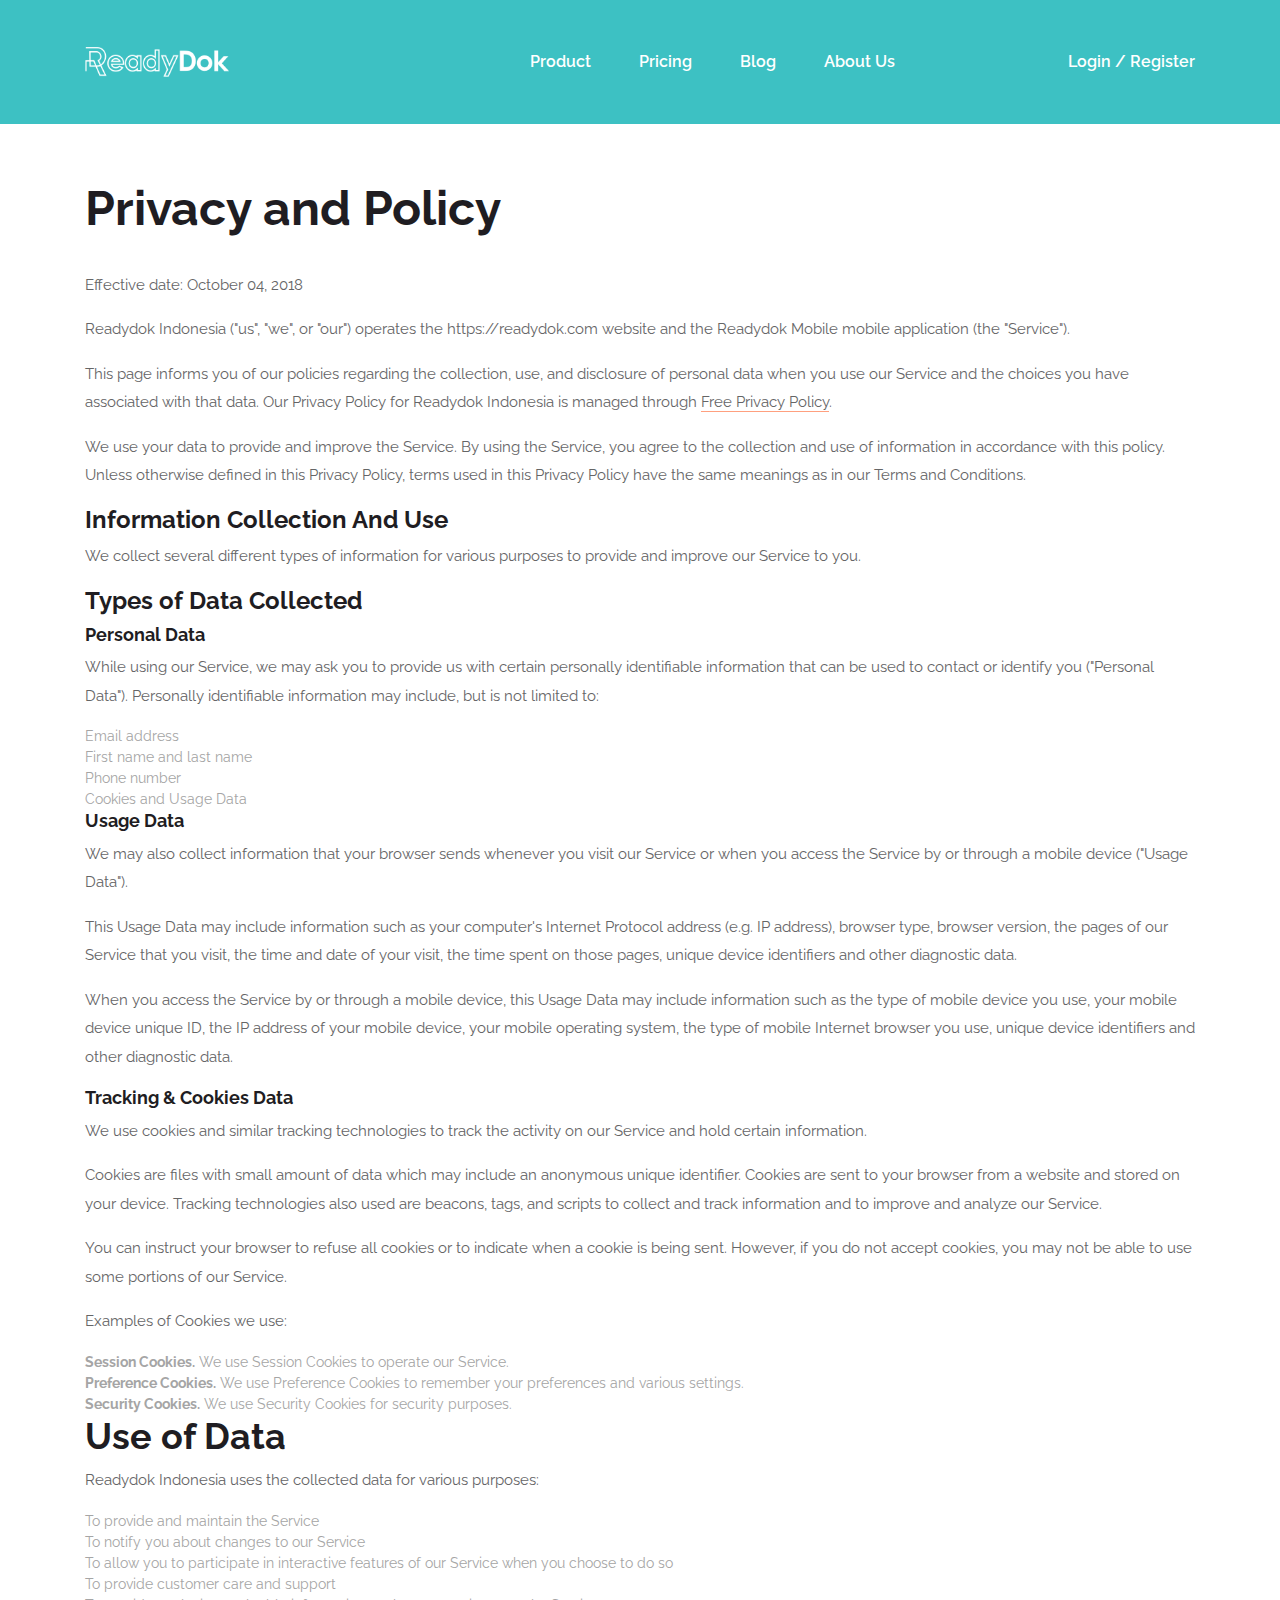
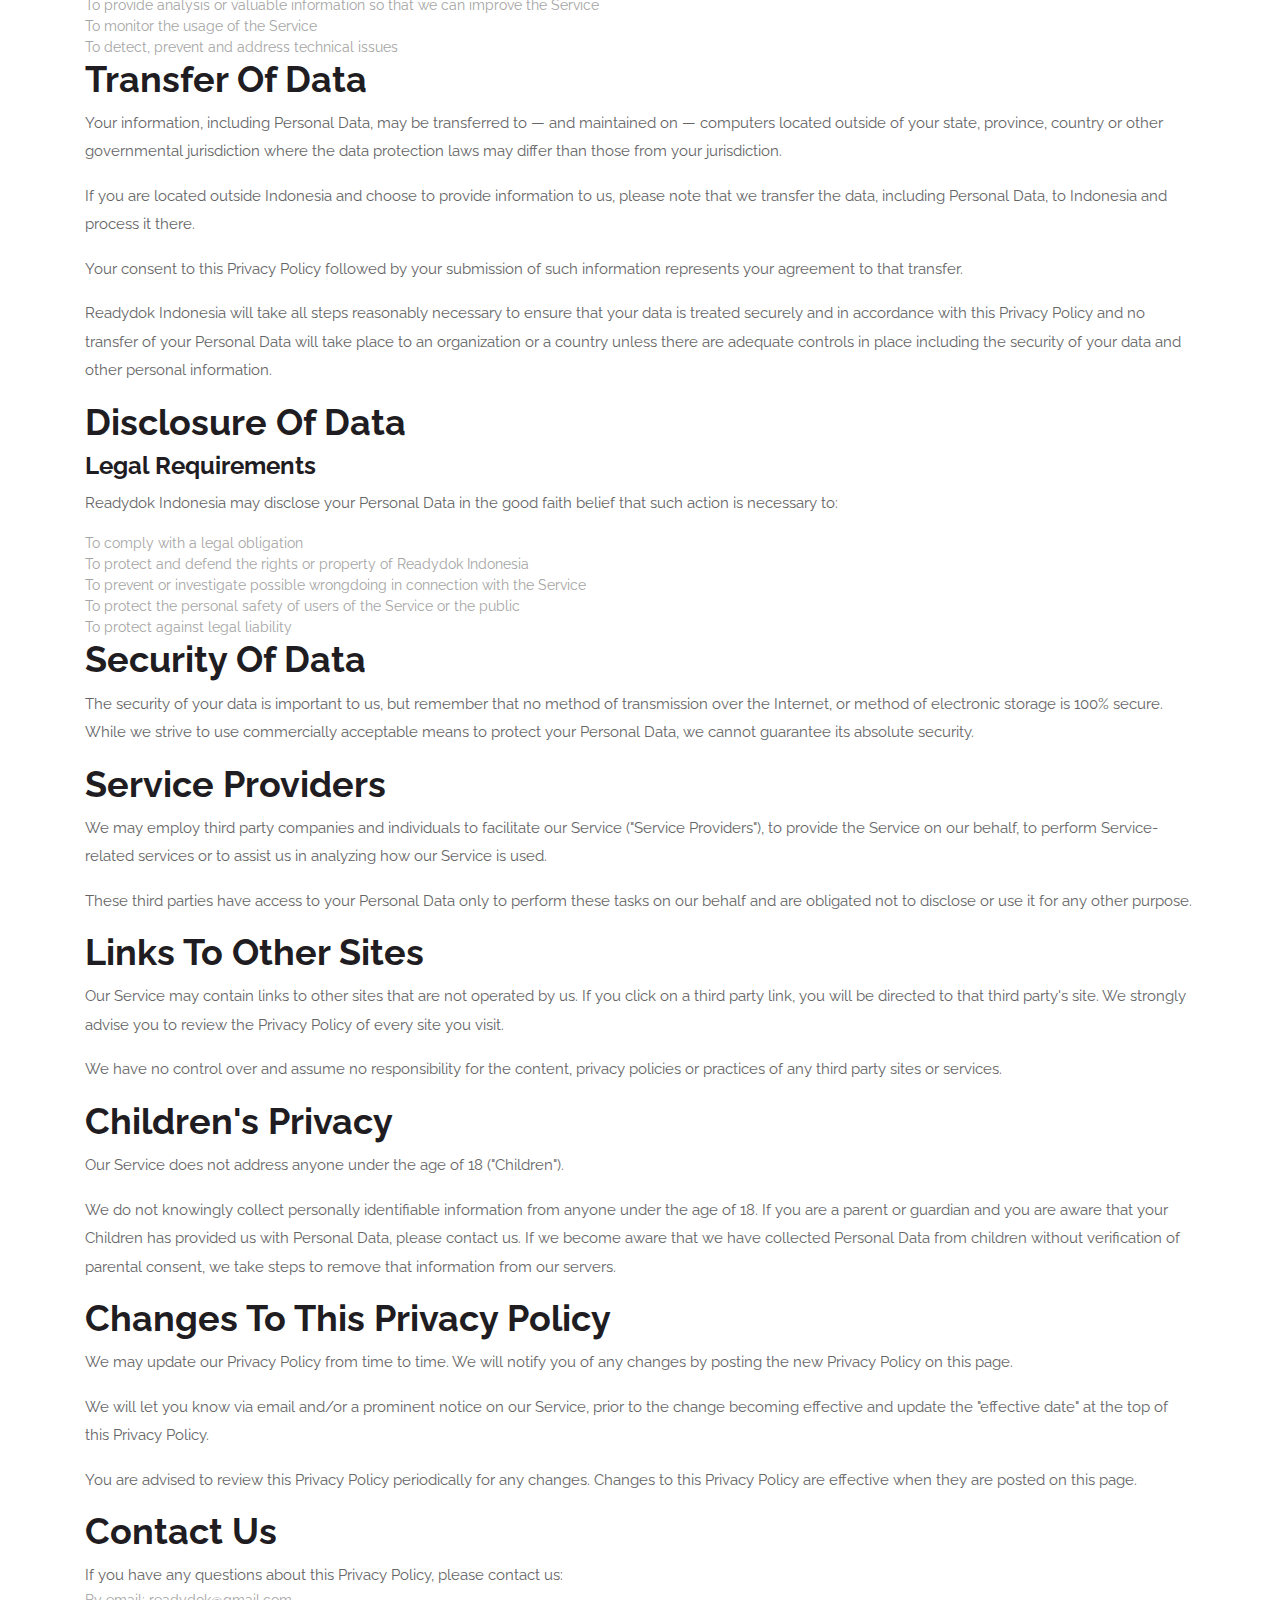
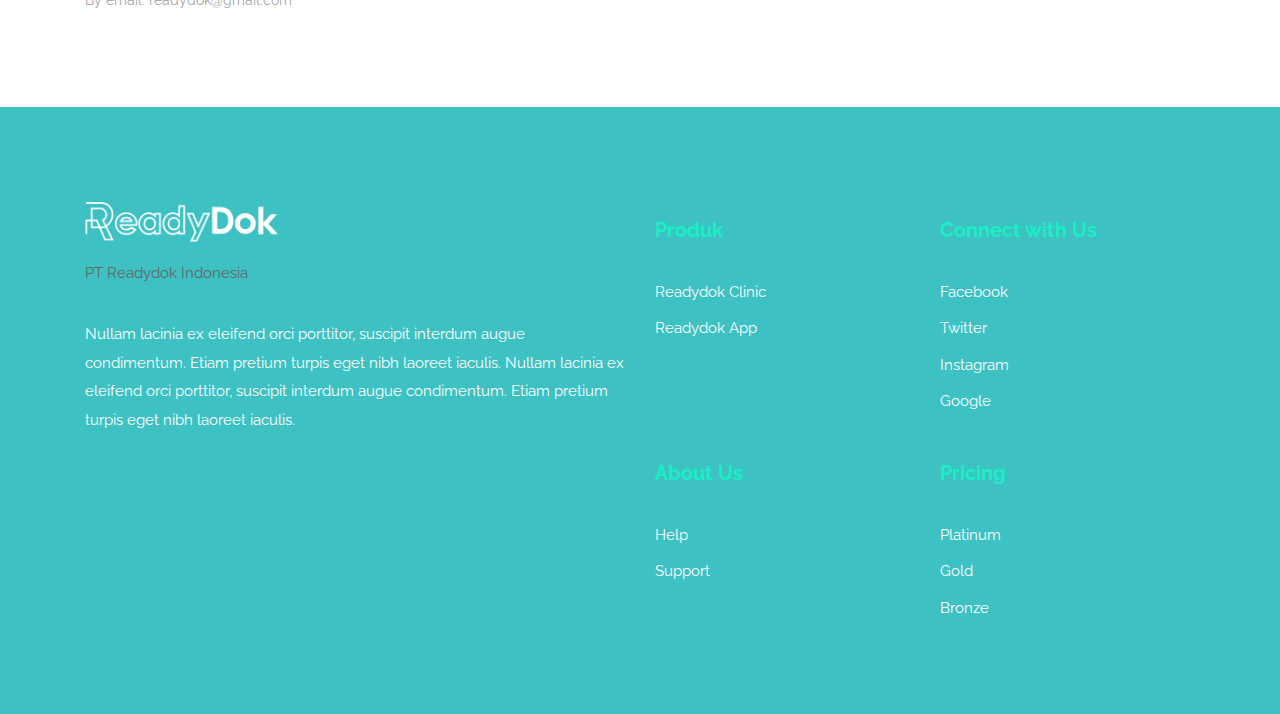
==== pageprivacy.html @ de03bdf3 "update directory" ====
<!DOCTYPE html>
<html lang="en">
<head>
	<title>Readydok - Privacy Policy</title>

	<meta charset="utf-8">
	<meta http-equiv="X-UA-Compatible" content="IE=edge">
	<meta name="viewport" content="width=device-width, initial-scale=1">

	<link rel="stylesheet" type="text/css" href="styles/bootstrap-4.1.2/bootstrap.min.css">
	<link href="plugins/font-awesome-4.7.0/css/font-awesome.min.css" rel="stylesheet" type="text/css">
	<link rel="stylesheet" type="text/css" href="styles/pageprivacy.css">
	<link rel="stylesheet" type="text/css" href="styles/pageprivacy_responsive.css">
</head>
<body>

<div class="super_container">
	
	<!-- Header -->

	<header class="header trans_400">
		<div class="container">
			<div class="row">
				<div class="col">
					<div class="header_content d-flex flex-row align-items-center justify-content-start trans_400">
						<div class="logo"><a href="#"><img src="images/logo.png" alt=""></a></div>
						<nav class="main_nav ml-auto mr-auto">
							<ul class="d-flex flex-row align-items-center justify-content-start">
								<li><a href=".html">Product</a></li>
								<li><a href=".html">Pricing</a></li>
								<li><a href=".html">Blog</a></li>
								<li><a href=".html">About Us</a></li>
							</ul>
						</nav>
						<div class="log_reg">
							<div class="log_reg_content d-flex flex-row align-items-center justify-content-start">
								<div class="login log_reg_text"><a href="#">Login</a></div>
								<div class="register log_reg_text"><a href="#">Register</a></div>
							</div>
						</div>
						<div class="hamburger ml-auto"><i class="fa fa-bars" aria-hidden="true"></i></div>
					</div>
				</div>
			</div>
		</div>
	</header>

	<!-- Menu -->
	
	<div class="menu_overlay trans_400"></div>
	<div class="menu trans_400">
		<div class="menu_close_container"><div class="menu_close"><div></div><div></div></div></div>
		<div class="log_reg">
			<div class="log_reg_content d-flex flex-row align-items-center justify-content-end">
				<div class="login log_reg_text"><a href="#">Login</a></div>
				<div class="register log_reg_text"><a href="#">Register</a></div>
			</div>
		</div>
		<nav class="menu_nav">
			<ul>
				<li><a href=".html">Product</a></li>
				<li><a href=".html">Pricing</a></li>
				<li><a href=".html">Blog</a></li>
				<li><a href=".html">About Us</a></li>
			</ul>
		</nav>
	</div>


	<!-- Contact -->

	<div class="contact">
		<div class="container">
			<div class="row">
				<div class="col contact_col">
					<div class="contact_content">
						<div class="contact_title magic_fade_in"><h1>Privacy and Policy</h1></div>
						<div class="contact_text magic_fade_in">
							<p>Effective date: October 04, 2018</p>
							<p>Readydok Indonesia ("us", "we", or "our") operates the https://readydok.com website and the Readydok Mobile mobile application (the "Service").</p>

							<p>This page informs you of our policies regarding the collection, use, and disclosure of personal data when you use our Service and the choices you have associated with that data. Our Privacy Policy for Readydok Indonesia is managed through <a href="https://www.freeprivacypolicy.com/free-privacy-policy-generator.php">Free Privacy Policy</a>.</p>

							<p>We use your data to provide and improve the Service. By using the Service, you agree to the collection and use of information in accordance with this policy. Unless otherwise defined in this Privacy Policy, terms used in this Privacy Policy have the same
								meanings as in our Terms and Conditions.</p>


							<h3>Information Collection And Use</h3>

							<p>We collect several different types of information for various purposes to provide and improve our Service to you.</p>

							<h3>Types of Data Collected</h3>

							<h4>Personal Data</h4>

							<p>While using our Service, we may ask you to provide us with certain personally identifiable information that can be used to contact or identify you ("Personal Data"). Personally identifiable information may include, but is not limited to:</p>

							<ul>
								<li>Email address</li>
								<li>First name and last name</li>
								<li>Phone number</li>
								<li>Cookies and Usage Data</li>
							</ul>

							<h4>Usage Data</h4>

							<p>We may also collect information that your browser sends whenever you visit our Service or when you access the Service by or through a mobile device ("Usage Data").</p>
							<p>This Usage Data may include information such as your computer's Internet Protocol address (e.g. IP address), browser type, browser version, the pages of our Service that you visit, the time and date of your visit, the time spent on those pages, unique
								device identifiers and other diagnostic data.</p>
							<p>When you access the Service by or through a mobile device, this Usage Data may include information such as the type of mobile device you use, your mobile device unique ID, the IP address of your mobile device, your mobile operating system, the type of
								mobile Internet browser you use, unique device identifiers and other diagnostic data.</p>

							<h4>Tracking & Cookies Data</h4>
							<p>We use cookies and similar tracking technologies to track the activity on our Service and hold certain information.</p>
							<p>Cookies are files with small amount of data which may include an anonymous unique identifier. Cookies are sent to your browser from a website and stored on your device. Tracking technologies also used are beacons, tags, and scripts to collect and track
								information and to improve and analyze our Service.</p>
							<p>You can instruct your browser to refuse all cookies or to indicate when a cookie is being sent. However, if you do not accept cookies, you may not be able to use some portions of our Service.</p>
							<p>Examples of Cookies we use:</p>
							<ul>
								<li><strong>Session Cookies.</strong> We use Session Cookies to operate our Service.</li>
								<li><strong>Preference Cookies.</strong> We use Preference Cookies to remember your preferences and various settings.</li>
								<li><strong>Security Cookies.</strong> We use Security Cookies for security purposes.</li>
							</ul>

							<h2>Use of Data</h2>

							<p>Readydok Indonesia uses the collected data for various purposes:</p>
							<ul>
								<li>To provide and maintain the Service</li>
								<li>To notify you about changes to our Service</li>
								<li>To allow you to participate in interactive features of our Service when you choose to do so</li>
								<li>To provide customer care and support</li>
								<li>To provide analysis or valuable information so that we can improve the Service</li>
								<li>To monitor the usage of the Service</li>
								<li>To detect, prevent and address technical issues</li>
							</ul>

							<h2>Transfer Of Data</h2>
							<p>Your information, including Personal Data, may be transferred to — and maintained on — computers located outside of your state, province, country or other governmental jurisdiction where the data protection laws may differ than those from your jurisdiction.</p>
							<p>If you are located outside Indonesia and choose to provide information to us, please note that we transfer the data, including Personal Data, to Indonesia and process it there.</p>
							<p>Your consent to this Privacy Policy followed by your submission of such information represents your agreement to that transfer.</p>
							<p>Readydok Indonesia will take all steps reasonably necessary to ensure that your data is treated securely and in accordance with this Privacy Policy and no transfer of your Personal Data will take place to an organization or a country unless there are
								adequate controls in place including the security of your data and other personal information.</p>

							<h2>Disclosure Of Data</h2>

							<h3>Legal Requirements</h3>
							<p>Readydok Indonesia may disclose your Personal Data in the good faith belief that such action is necessary to:</p>
							<ul>
								<li>To comply with a legal obligation</li>
								<li>To protect and defend the rights or property of Readydok Indonesia</li>
								<li>To prevent or investigate possible wrongdoing in connection with the Service</li>
								<li>To protect the personal safety of users of the Service or the public</li>
								<li>To protect against legal liability</li>
							</ul>

							<h2>Security Of Data</h2>
							<p>The security of your data is important to us, but remember that no method of transmission over the Internet, or method of electronic storage is 100% secure. While we strive to use commercially acceptable means to protect your Personal Data, we cannot
								guarantee its absolute security.</p>

							<h2>Service Providers</h2>
							<p>We may employ third party companies and individuals to facilitate our Service ("Service Providers"), to provide the Service on our behalf, to perform Service-related services or to assist us in analyzing how our Service is used.</p>
							<p>These third parties have access to your Personal Data only to perform these tasks on our behalf and are obligated not to disclose or use it for any other purpose.</p>



							<h2>Links To Other Sites</h2>
							<p>Our Service may contain links to other sites that are not operated by us. If you click on a third party link, you will be directed to that third party's site. We strongly advise you to review the Privacy Policy of every site you visit.</p>
							<p>We have no control over and assume no responsibility for the content, privacy policies or practices of any third party sites or services.</p>


							<h2>Children's Privacy</h2>
							<p>Our Service does not address anyone under the age of 18 ("Children").</p>
							<p>We do not knowingly collect personally identifiable information from anyone under the age of 18. If you are a parent or guardian and you are aware that your Children has provided us with Personal Data, please contact us. If we become aware that we have
								collected Personal Data from children without verification of parental consent, we take steps to remove that information from our servers.</p>


							<h2>Changes To This Privacy Policy</h2>
							<p>We may update our Privacy Policy from time to time. We will notify you of any changes by posting the new Privacy Policy on this page.</p>
							<p>We will let you know via email and/or a prominent notice on our Service, prior to the change becoming effective and update the "effective date" at the top of this Privacy Policy.</p>
							<p>You are advised to review this Privacy Policy periodically for any changes. Changes to this Privacy Policy are effective when they are posted on this page.</p>


							<h2>Contact Us</h2>
							<p>If you have any questions about this Privacy Policy, please contact us:</p>
							<ul>
								<li>By email: readydok@gmail.com</li>
							</ul>
						</div>
					</div>
				</div>

			</div>
		</div>
	</div>

	<!-- Footer -->

	<footer class="footer magic_fade_in">
		<div class="container">
			<div class="row">
				
				<div class="col-lg-6 footer_col magic_fade_in">
					<div class="footer_about">
						<div class="footer_logo"><a href="#"><img src="images/logo.png" alt=""></a></div>
						<div class="copyright"><p>PT Readydok Indonesia</p></div>
						<div class="footer_text">
							<p>Nullam lacinia ex eleifend orci porttitor, suscipit interdum augue condimentum. Etiam pretium turpis eget nibh laoreet iaculis. Nullam lacinia ex eleifend orci porttitor, suscipit interdum augue condimentum. Etiam pretium turpis eget nibh laoreet iaculis.</p>
						</div>
					</div>
				</div>

				<div class="col-lg-6 footer_col">
					<div class="footer_links">
						<div class="row">
							<div class="col-sm-6 footer_list_col magic_fade_in">
								<div class="footer_list_container">
									<div class="footer_list_title">Produk</div>
									<ul class="footer_list">
										<li><a href="#">Readydok Clinic</a></li>
										<li><a href="#">Readydok App</a></li>
									</ul>
								</div>
							</div>
							<div class="col-sm-6 footer_list_col magic_fade_in">
								<div class="footer_list_container">
									<div class="footer_list_title">Connect with Us</div>
									<ul class="footer_list">
										<li><a href="#">Facebook</a></li>
										<li><a href="#">Twitter</a></li>
										<li><a href="#">Instagram</a></li>
										<li><a href="#">Google</a></li>
									</ul>
								</div>
							</div>
							<div class="col-sm-6 footer_list_col magic_fade_in">
								<div class="footer_list_container">
									<div class="footer_list_title">About Us</div>
									<ul class="footer_list">
										<li><a href="#">Help</a></li>
										<li><a href="#">Support</a></li>
									</ul>
								</div>
							</div>
							<div class="col-sm-6 footer_list_col magic_fade_in">
								<div class="footer_list_container">
									<div class="footer_list_title">Pricing</div>
									<ul class="footer_list">
										<li><a href="#">Platinum</a></li>
										<li><a href="#">Gold</a></li>
										<li><a href="#">Bronze</a></li>
									</ul>
								</div>	
							</div>
						</div>
					</div>
				</div>

			</div>
		</div>
	</footer>
</div>

<script src="js/jquery-3.2.1.min.js"></script>
<script src="styles/bootstrap-4.1.2/popper.js"></script>
<script src="styles/bootstrap-4.1.2/bootstrap.min.js"></script>
<script src="plugins/scrollmagic/ScrollMagic.min.js"></script>
<script src="plugins/parallax-js-master/parallax.min.js"></script>
<script src="js/contact.js"></script>
</body>
</html>
---- styles/pageprivacy.css ----
@charset "utf-8";
/* CSS Document */


/***********
1. Fonts
***********/

@import url('https://fonts.googleapis.com/css?family=Raleway:300,400,500,600,700,800,900');

/*********************************
2. Body and some general stuff
*********************************/

*
{
	margin: 0;
	padding: 0;
	-webkit-font-smoothing: antialiased;
	-webkit-text-shadow: rgba(0,0,0,.01) 0 0 1px;
	text-shadow: rgba(0,0,0,.01) 0 0 1px;
}
body
{
	font-family: 'Raleway', sans-serif;
	font-size: 14px;
	font-weight: 400;
	background: #FFFFFF;
	color: #a5a5a5;
}
div
{
	display: block;
	position: relative;
	-webkit-box-sizing: border-box;
    -moz-box-sizing: border-box;
    box-sizing: border-box;
}
ul
{
	list-style: none;
	margin-bottom: 0px;
}
p
{
	font-family: 'Raleway', sans-serif;
	font-size: 15px;
	line-height: 1.9;
	font-weight: 400;
	color: #656566;
	-webkit-font-smoothing: antialiased;
	-webkit-text-shadow: rgba(0,0,0,.01) 0 0 1px;
	text-shadow: rgba(0,0,0,.01) 0 0 1px;
}
p a
{
	display: inline;
	position: relative;
	color: inherit;
	border-bottom: solid 1px #ffa07f;
	-webkit-transition: all 200ms ease;
	-moz-transition: all 200ms ease;
	-ms-transition: all 200ms ease;
	-o-transition: all 200ms ease;
	transition: all 200ms ease;
}
p:last-of-type
{
	margin-bottom: 0;
}
a
{
	-webkit-transition: all 200ms ease;
	-moz-transition: all 200ms ease;
	-ms-transition: all 200ms ease;
	-o-transition: all 200ms ease;
	transition: all 200ms ease;
}
a, a:hover, a:visited, a:active, a:link
{
	text-decoration: none;
	-webkit-font-smoothing: antialiased;
	-webkit-text-shadow: rgba(0,0,0,.01) 0 0 1px;
	text-shadow: rgba(0,0,0,.01) 0 0 1px;
}
p a:active
{
	position: relative;
	color: #FF6347;
}
p a:hover
{
	color: #FFFFFF;
	background: #ffa07f;
}
p a:hover::after
{
	opacity: 0.2;
}
::selection
{
	background: rgba(27,239,197,0.75);
	color: #FFFFFF;
}
p::selection
{
	
}
h1{font-size: 48px;}
h2{font-size: 36px;}
h3{font-size: 24px;}
h4{font-size: 18px;}
h5{font-size: 14px;}
h1, h2, h3, h4, h5, h6
{
	font-family: 'Raleway', sans-serif;
	-webkit-font-smoothing: antialiased;
	-webkit-text-shadow: rgba(0,0,0,.01) 0 0 1px;
	text-shadow: rgba(0,0,0,.01) 0 0 1px;
	line-height: 1.2;
	font-weight: 700;
	color: #1f1d22;
}
h1::selection, 
h2::selection, 
h3::selection, 
h4::selection, 
h5::selection, 
h6::selection
{
	
}
.form-control
{
	color: #db5246;
}
section
{
	display: block;
	position: relative;
	box-sizing: border-box;
}
.clear
{
	clear: both;
}
.clearfix::before, .clearfix::after
{
	content: "";
	display: table;
}
.clearfix::after
{
	clear: both;
}
.clearfix
{
	zoom: 1;
}
.float_left
{
	float: left;
}
.float_right
{
	float: right;
}
.trans_200
{
	-webkit-transition: all 200ms ease;
	-moz-transition: all 200ms ease;
	-ms-transition: all 200ms ease;
	-o-transition: all 200ms ease;
	transition: all 200ms ease;
}
.trans_300
{
	-webkit-transition: all 300ms ease;
	-moz-transition: all 300ms ease;
	-ms-transition: all 300ms ease;
	-o-transition: all 300ms ease;
	transition: all 300ms ease;
}
.trans_400
{
	-webkit-transition: all 400ms ease;
	-moz-transition: all 400ms ease;
	-ms-transition: all 400ms ease;
	-o-transition: all 400ms ease;
	transition: all 400ms ease;
}
.trans_500
{
	-webkit-transition: all 500ms ease;
	-moz-transition: all 500ms ease;
	-ms-transition: all 500ms ease;
	-o-transition: all 500ms ease;
	transition: all 500ms ease;
}
.fill_height
{
	height: 100%;
}
.super_container
{
	width: 100%;
	overflow: hidden;
}
.prlx_parent
{
	overflow: hidden;
}
.prlx
{
	height: 130% !important;
}
.parallax-window
{
    min-height: 400px;
    background: transparent;
}
.parallax_background
{
	position: absolute;
	top: 0;
	left: 0;
	width: 100%;
	height: 100%;
}
.background_image
{
	position: absolute;
	top: 0;
	left: 0;
	width: 100%;
	height: 100%;
	background-repeat: no-repeat;
	background-size: cover;
	background-position: center center;
}
.nopadding
{
	padding: 0px !important;
}
.section_title h2
{
	color: #1f1d22;
	line-height: 0.75;
}

/*********************************
3. Header
*********************************/

.header
{
	position: fixed;
	top: 0;
	left: 0;
	width: 100vw;
	background: #3dc1c3;
	z-index: 100;
}
.header.scrolled
{
	background: #3dc1c3;
	padding-top: 6px;
}
.header_content
{
	width: 100%;
	height: 124px;
	-webkit-transition: all 400ms ease;
	-moz-transition: all 400ms ease;
	-ms-transition: all 400ms ease;
	-o-transition: all 400ms ease;
	transition: all 400ms ease;
}
.header.scrolled .header_content
{
	height: 80px;
}
.logo img
{
	height: 30px;
}

.main_nav ul li:not(:last-child)
{
	margin-right: 48px;
}
.main_nav ul li a
{
	font-size: 16px;
	font-weight: 600;
	color: #FFFFFF;
}
.main_nav ul li.active a,
.main_nav ul li a:hover
{
	color: #1befc5;
}
.log_reg
{
	position: absolute;
	top: 50%;
	right: 0;
	-webkit-transform: translateY(-50%);
	-moz-transform: translateY(-50%);
	-ms-transform: translateY(-50%);
	-o-transform: translateY(-50%);
	transform: translateY(-50%);
}
.log_reg_text a
{
	font-size: 16px;
	font-weight: 600;
	color: #FFFFFF;
}
.log_reg_text a:hover
{
	color: #1befc5;
}
.log_reg_content > div:not(:last-child)::after
{
	display: inline-block;
	content: '/';
	font-size: 16px;
	font-weight: 600;
	color: #FFFFFF;
	margin-left: 4px;
	margin-right: 4px;
}
.hamburger
{
	display: none;
	cursor: pointer;
	border: solid 1px transparent;
	border-radius: 7px;
	-webkit-transition: all 200ms ease;
	-moz-transition: all 200ms ease;
	-ms-transition: all 200ms ease;
	-o-transition: all 200ms ease;
	transition: all 200ms ease;
}
.hamburger:hover
{
	border: solid 1px rgba(255,255,255,0.15);
}
.hamburger i
{
	font-size: 20px;
	color: #FFFFFF;
	padding: 5px;
}

/*********************************
4. Menu
*********************************/

.menu
{
	position: fixed;
	top: 0;
	right: -350px;
	width: 350px;
	height: 100vh;
	background: #200e35;
	z-index: 102;
	padding-left: 30px;
	padding-right: 30px;
	padding-top: 50px;
}
.menu.active
{
	right: 0;
}
.menu_overlay
{
	position: fixed;
	top: 0;
	right: 0;
	width: 100vw;
	height: 100vh;
	background: rgba(255,255,255,0.55);
	z-index: 101;
	visibility: hidden;
	opacity: 0;
}
.menu_overlay.active
{
	visibility: visible;
	opacity: 1;
}
.menu_close_container
{
	position: absolute;
    top: 41px;
    left: 28px;
    width: 18px;
    height: 18px;
    transform-origin: center center;
    -webkit-transform: rotate(45deg);
    -moz-transform: rotate(45deg);
    -ms-transform: rotate(45deg);
    -o-transform: rotate(45deg);
    transform: rotate(45deg);
    cursor: pointer;
    z-index: 1;
}
.menu_close
{
    width: 100%;
    height: 100%;
    transform-style: preserve-3D;
}
.menu_close div
{
    width: 100%;
    height: 2px;
    background: #FFFFFF;
    top: 8px;
    -webkit-transition: all 200ms ease;
    -moz-transition: all 200ms ease;
    -ms-transition: all 200ms ease;
    -o-transition: all 200ms ease;
    transition: all 200ms ease;
}
.menu_close div:last-of-type
{
    -webkit-transform: rotate(90deg) translateX(-2px);
    -moz-transform: rotate(90deg) translateX(-2px);
    -ms-transform: rotate(90deg) translateX(-2px);
    -o-transform: rotate(90deg) translateX(-2px);
    transform: rotate(90deg) translateX(-2px);
    transform-origin: center;
}
.menu_close:hover div
{
    background: #1befc5;
}
.menu .log_reg
{
	display: block;
	position: relative;
	top: auto;
	right: auto;
	text-align: right;
}
.menu_nav
{
	margin-top: 50px;
}
.menu_nav ul li:not(:last-child)
{
	margin-bottom: 3px;
}
.menu_nav ul li a
{
	font-size: 24px;
	font-weight: 500;
	color: rgba(255,255,255,0.75);
}
.menu_nav ul li a:hover
{
	color: #1befc5;
}

/*********************************
5. Home
*********************************/

/*********************************
7. Contact
*********************************/

.contact
{
	width: 100%;
	background: #FFFFFF;
	padding-top: 180px;
	padding-bottom: 96px;
}
.contact_title
{
	font-size: 30px;
	font-weight: 700;
	color: #1f1d22;
	line-height: 0.75;
}
.contact_text
{
	margin-top: 33px;
}
.contact_logo
{
	margin-top: 29px;
}
.contact_logo a
{
	font-size: 36px;
	font-weight: 600;
	color: #7836c6;
}
.contact_logo a span
{
	color: #1befc5;
}
.contact_list
{
	margin-top: 22px;
	max-width: 160px;
}
.contact_list ul li
{
	font-size: 15px;
	font-weight: 500;
	color: #1f1d22;
	line-height: 1.6;
}
.contact_list ul li:not(:last-of-type)
{
	margin-bottom: 25px;
}
.contact_social
{
	margin-top: 43px;
}
.contact_social ul li:not(:last-child)
{
	margin-right: 22px;
}
.contact_social ul li a i
{
	padding: 5px;
	color: #474747;
}
.contact_social ul li a i:hover
{
	color: #1befc5;
}
.message_form
{
	margin-top: 40px;
}
.message_input
{
	width: 100%;
	height: 54px;
	background: #f1f6f8;
	border: none;
	outline: none;
	padding-left: 34px;
}
.message_input:not(:last-child)
{
	margin-bottom: 8px;
}
.message_input::-webkit-input-placeholder
{
	font-size: 12px !important;
	font-weight: 500 !important;
	font-style: italic;
	color: #aeaeae !important;
}
.message_input:-moz-placeholder
{
	font-size: 12px !important;
	font-weight: 500 !important;
	font-style: italic;
	color: #aeaeae !important;
}
.message_input::-moz-placeholder
{
	font-size: 12px !important;
	font-weight: 500 !important;
	font-style: italic;
	color: #aeaeae !important;
} 
.message_input:-ms-input-placeholder
{ 
	font-size: 12px !important;
	font-weight: 500 !important;
	font-style: italic;
	color: #aeaeae !important;
}
.message_input::input-placeholder
{
	font-size: 12px !important;
	font-weight: 500 !important;
	font-style: italic;
	color: #aeaeae !important;
}
.message_textarea
{
	height: 250px;
	padding-top: 17px;
}
.message_form_button
{
	width: 130px;
	height: 60px;
	background: #1befc5;
	border: none;
	outline: none;
	font-size: 20px;
	font-weight: 600;
	color: #1f1d22;
	border-radius: 12px;
	cursor: pointer;
	margin-top: 3px;
}
.map_row
{
	margin-top: 96px;
}
.contact_map
{
	width: 100%;
}
.map
{
	width: 100%;
}
.google_map
{
	width: 100%;
	height: 397px;
}
.map_container
{
	width: 100%;
	height: 100%;
	overflow: hidden;
}
#map
{
	width: 100%;
	height: calc(100% + 30px);
}

/*********************************
8. Footer
*********************************/

.footer
{
	width: 100%;
	background: #3dc1c3;
	padding-top: 95px;
	padding-bottom: 95px;
}

.footer_logo img
{
	height: 40px;
}

.footer_logo span
{
	color: #1befc5;
}
.copyright
{
	font-size: 11px;
	font-weight: 400;
	color: #715691;
	margin-top: 17px;
}
.footer_text
{
	margin-top: 33px;
}
.footer_text p
{
	color: #FFFFFF;
}
.contact_container
{
	margin-top: 38px;
}
.contact_form > div:not(:last-of-type)
{
	margin-bottom: 21px;
}
.contact_input
{
	width: 100%;
	height: 49px;
	border: none;
	outline: none;
	border-radius: 12px;
	background: #715691;
	padding-left: 29px;
	color: #FFFFFF;
}
.contact_textarea
{
	height: 142px;
	padding-top: 15px;
}
.contact_input::-webkit-input-placeholder
{
	font-size: 12px !important;
	font-weight: 400 !important;
	color: #FFFFFF !important;
}
.contact_input:-moz-placeholder
{
	font-size: 12px !important;
	font-weight: 400 !important;
	color: #FFFFFF !important;
}
.contact_input::-moz-placeholder
{
	font-size: 12px !important;
	font-weight: 400 !important;
	color: #FFFFFF !important;
} 
.contact_input:-ms-input-placeholder
{ 
	font-size: 12px !important;
	font-weight: 400 !important;
	color: #FFFFFF !important;
}
.contact_input::input-placeholder
{
	font-size: 12px !important;
	font-weight: 400 !important;
	color: #FFFFFF !important;
}
.contact_button
{
	width: 108px;
	height: 52px;
	background: #1befc5;
	border: none;
	outline: none;
	border-radius: 12px;
	cursor: pointer;
	font-size: 16px;
	font-weight: 700;
	color: #35214d;
	margin-top: 23px;
}
.footer_links
{
	padding-top: 13px;
}
.footer_list_col:not(:nth-child(n+3))
{
	margin-bottom: 45px;
}
.footer_list_title
{
	font-size: 20px;
	font-weight: 700;
	color: #1befc5;
}
.footer_list
{
	margin-top: 36px;
}
.footer_list li:not(:last-of-type)
{
	margin-bottom: 14px;
}
.footer_list li a
{
	font-size: 15px;
	font-weight: 400;
	color: #FFFFFF;
}
.footer_list li a:hover
{
	color: #1befc5;
}
---- styles/pageprivacy_responsive.css ----
@charset "utf-8";
/* CSS Document */

/******************************

[Table of Contents]

1. 1600px
2. 1440px
3. 1280px
4. 1199px
5. 1024px
6. 991px
7. 959px
8. 880px
9. 768px
10. 767px
11. 539px
12. 479px
13. 400px

******************************/

/************
1. 1600px
************/

@media only screen and (max-width: 1600px)
{
	
}

/************
2. 1440px
************/

@media only screen and (max-width: 1440px)
{
	
}

/************
3. 1380px
************/

@media only screen and (max-width: 1380px)
{
	
}

/************
3. 1280px
************/

@media only screen and (max-width: 1280px)
{
	
}

/************
4. 1199px
************/

@media only screen and (max-width: 1199px)
{
	.main_nav ul li:not(:last-child)
	{
		margin-right: 40px;
	}
}

/************
4. 1100px
************/

@media only screen and (max-width: 1100px)
{
	
}

/************
5. 1024px
************/

@media only screen and (max-width: 1024px)
{
	
}

/************
6. 991px
************/

@media only screen and (max-width: 991px)
{
	.main_nav,
	.log_reg
	{
		display: none;
	}
	.hamburger
	{
		display: block;
	}
	.domain_search_input
	{
		height: 50px;
	}
	.domain_search_dropdown
	{
		height: 50px;
	}
	.domain_search_input::-webkit-input-placeholder
	{
		font-size: 20px !important;
	}
	.domain_search_input:-moz-placeholder
	{
		font-size: 20px !important;
	}
	.domain_search_input::-moz-placeholder
	{
		font-size: 20px !important;
	} 
	.domain_search_input:-ms-input-placeholder
	{ 
		font-size: 20px !important;
	}
	.domain_search_input::input-placeholder
	{
		font-size: 20px !important;
	}
	.domain_search_selected,
	.domain_search_dropdown ul li,
	.domain_search_button
	{
		font-size: 20px;
	}
	.domain_search_button
	{
		height: 50px;
	}
	.contact_col:not(:last-child)
	{
		margin-bottom: 95px;
	}
	.footer_col:not(:last-child)
	{
		margin-bottom: 95px;
	}
}

/************
7. 959px
************/

@media only screen and (max-width: 959px)
{
	
}

/************
8. 880px
************/

@media only screen and (max-width: 880px)
{
	
}

/************
9. 768px
************/

@media only screen and (max-width: 768px)
{
	
}

/************
10. 767px
************/

@media only screen and (max-width: 767px)
{
	.domain_search_form_container
	{
		height: 206px;
	}
	.domain_search_form > div
	{
		width: 100%;
		margin-right: 0;
	}
	.domain_search_button
	{
		margin-top: 18px;
	}
	.contact_form > div:not(:last-of-type)
	{
		margin-bottom: 0px;
	}
	.contact_form div:not(:last-of-type)
	{
		margin-bottom: 21px;
	}
}

/************
11. 575px
************/

@media only screen and (max-width: 575px)
{
	h2
	{
		font-size: 30px;
	}
	p
	{
		font-size: 13px;
	}
	.home_title
	{
		font-size: 28px;
	}
	.domain_search_input,
	.domain_search_dropdown,
	.domain_search_button
	{
		height: 40px;
	}
	.domain_search_input::-webkit-input-placeholder
	{
		font-size: 16px !important;
	}
	.domain_search_input:-moz-placeholder
	{
		font-size: 16px !important;
	}
	.domain_search_input::-moz-placeholder
	{
		font-size: 16px !important;
	} 
	.domain_search_input:-ms-input-placeholder
	{ 
		font-size: 16px !important;
	}
	.domain_search_input::input-placeholder
	{
		font-size: 16px !important;
	}
	.domain_search_selected,
	.domain_search_dropdown ul li,
	.domain_search_button
	{
		font-size: 16px;
	}
	.contact_list ul li
	{
		font-size: 14px;
	}
	.message_form_button
	{
		width: 110px;
    	height: 50px;
    	font-size: 16px;
	}
	.google_map
	{
		height: 350px;
	}
	.footer_logo
	{
		font-size: 36px;
	}
	.footer_list_col:not(:nth-child(n+3))
	{
		margin-bottom: 0px;
	}
	.footer_list_col:not(:last-child)
	{
		margin-bottom: 60px;
	}
}

/************
11. 539px
************/

@media only screen and (max-width: 539px)
{
	
}

/************
12. 480px
************/

@media only screen and (max-width: 480px)
{
	
}

/************
13. 479px
************/

@media only screen and (max-width: 479px)
{
	
}

/************
14. 400px
************/

@media only screen and (max-width: 400px)
{
	
}
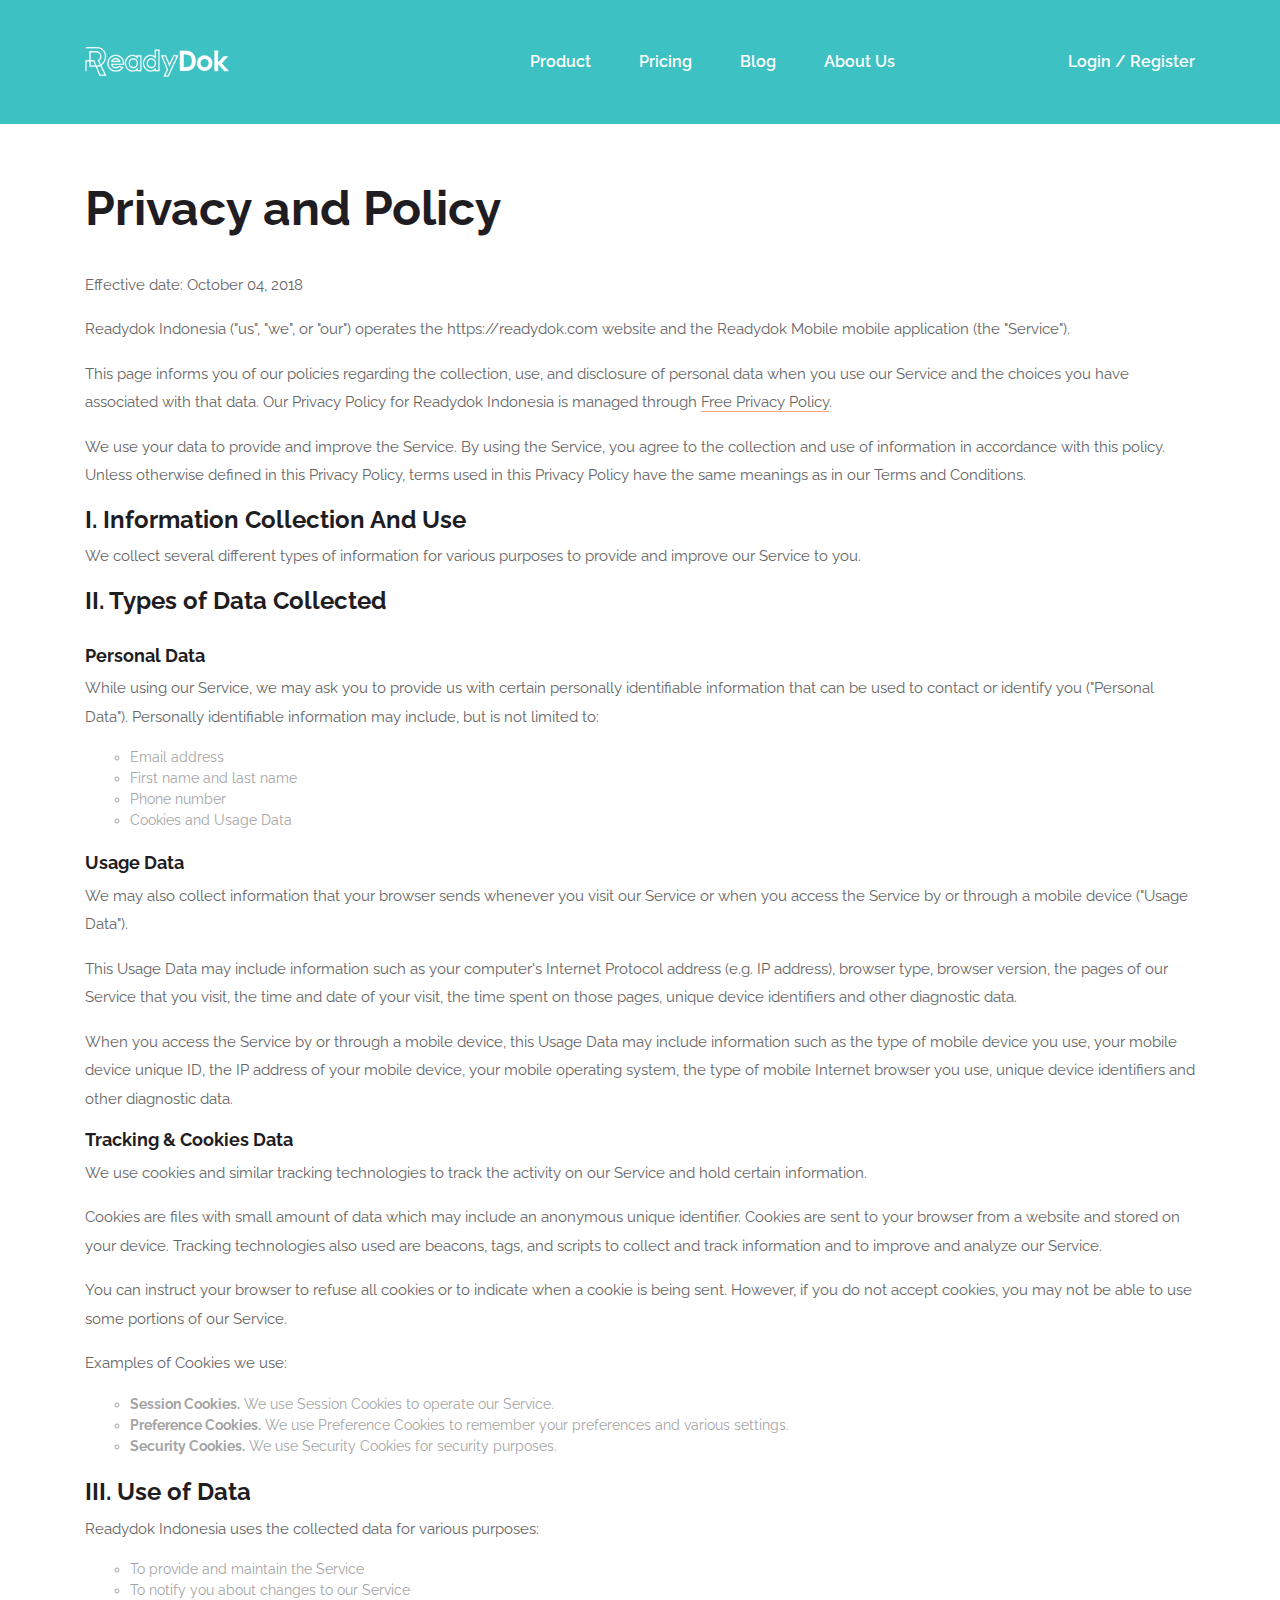
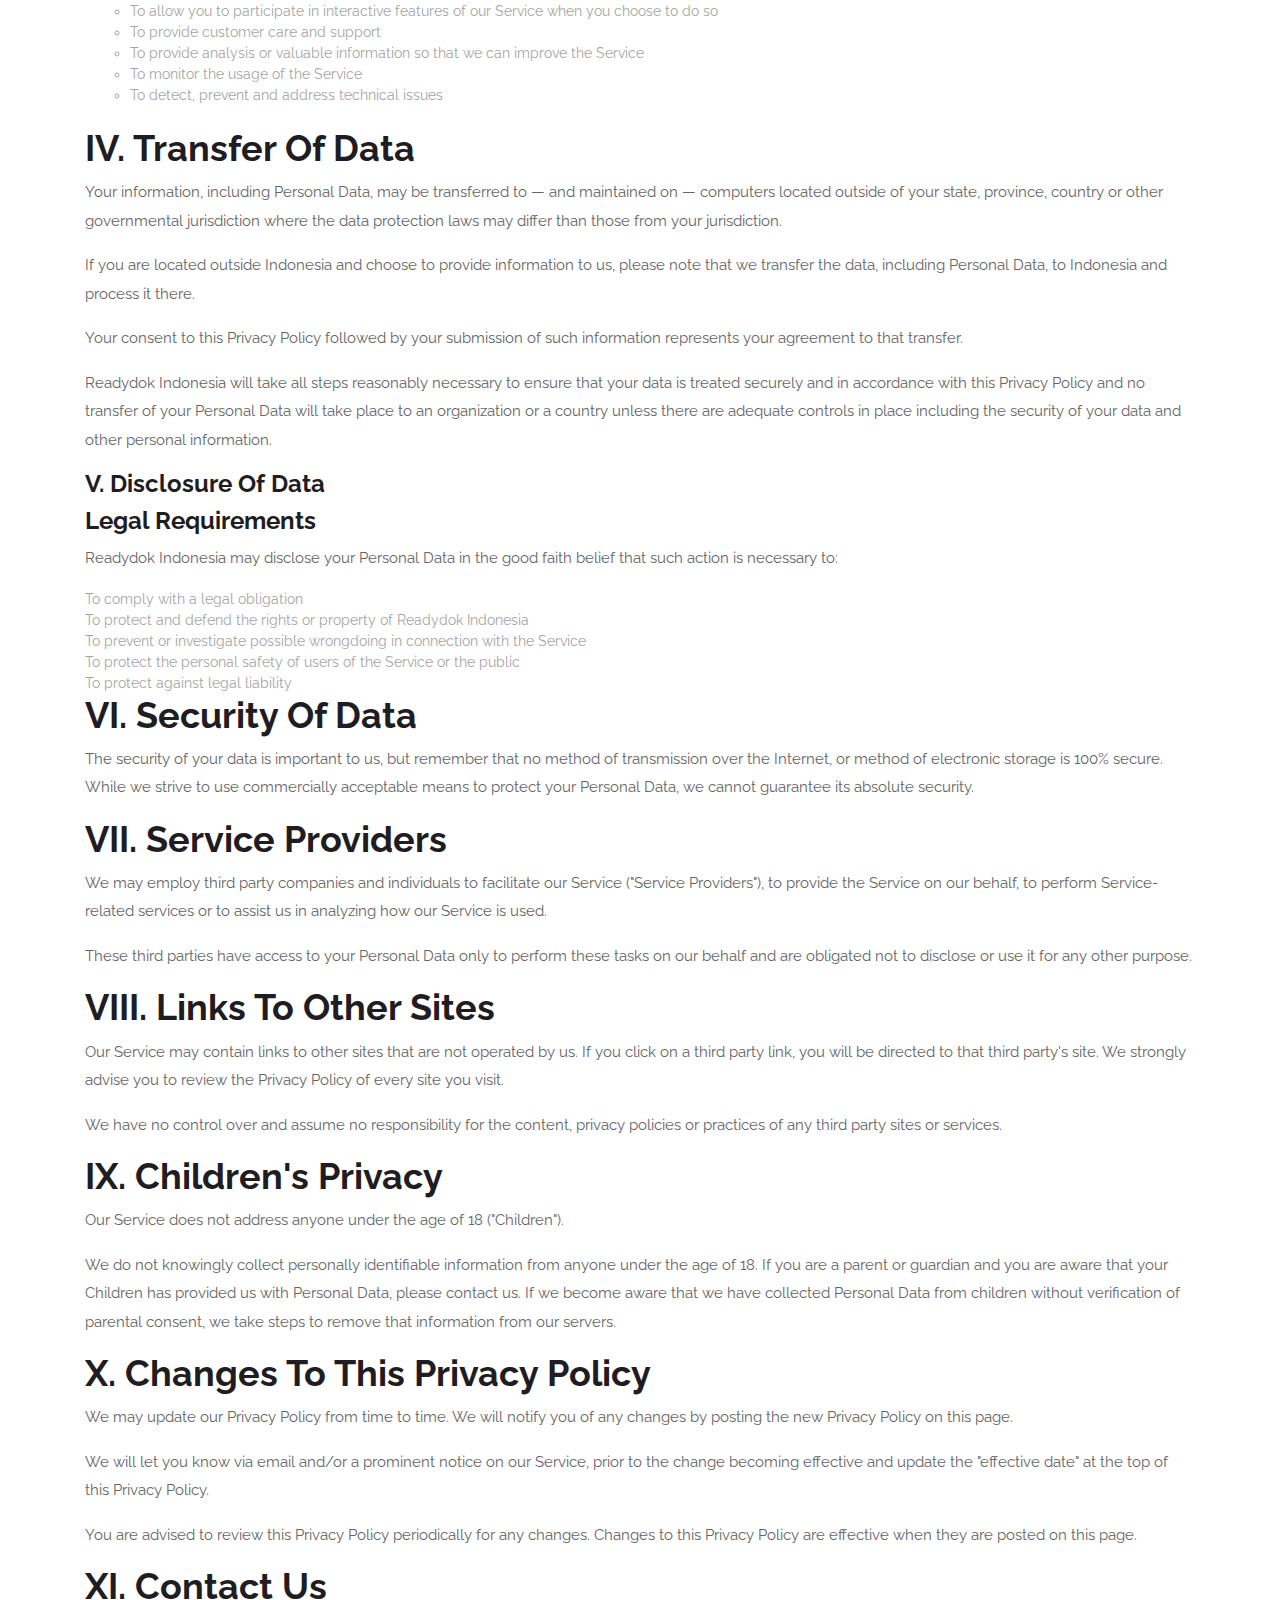
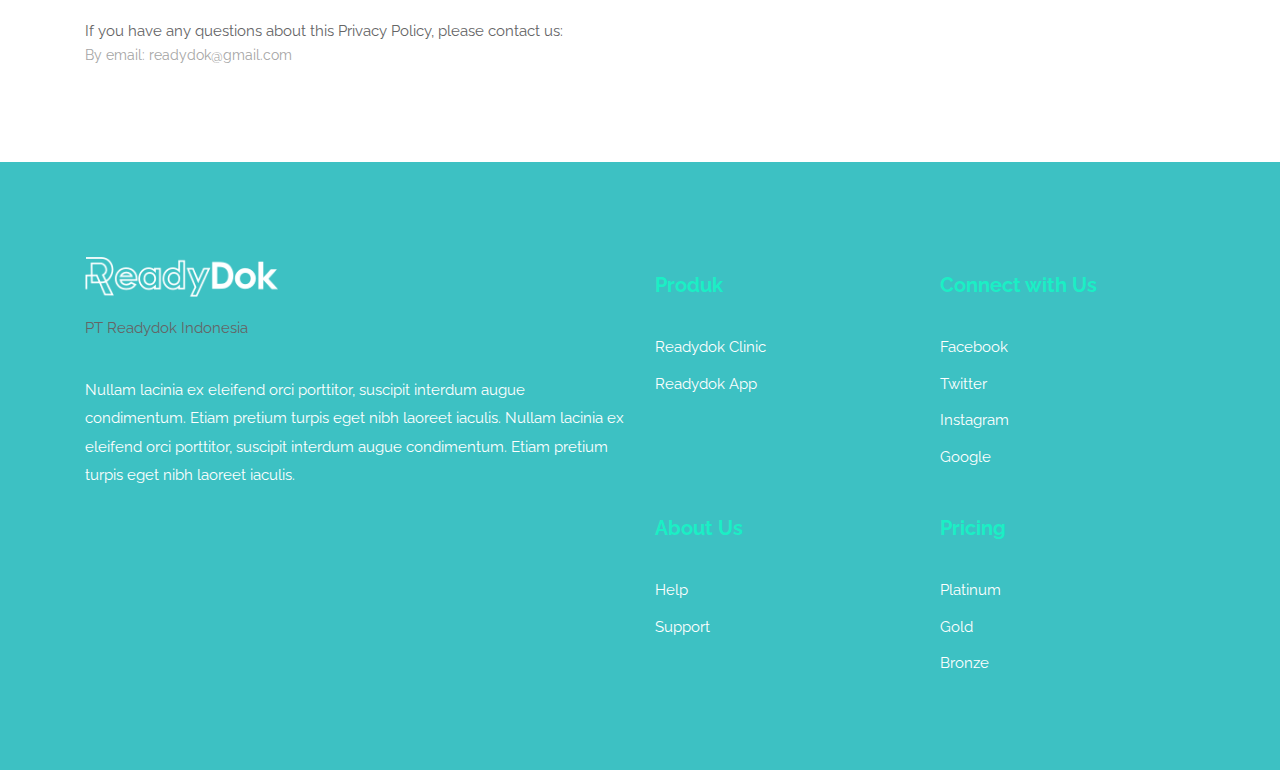
==== commit 4f58378b: "Update documentation privacy" ====
--- a/pageprivacy.html
+++ b/pageprivacy.html
@@ -85,22 +85,24 @@
 								meanings as in our Terms and Conditions.</p>
 
 
-							<h3>Information Collection And Use</h3>
+							<h3>I. Information Collection And Use</h3>
 
 							<p>We collect several different types of information for various purposes to provide and improve our Service to you.</p>
 
-							<h3>Types of Data Collected</h3>
+							<h3>II. Types of Data Collected</h3>
+							<br>
 
 							<h4>Personal Data</h4>
 
 							<p>While using our Service, we may ask you to provide us with certain personally identifiable information that can be used to contact or identify you ("Personal Data"). Personally identifiable information may include, but is not limited to:</p>
 
-							<ul>
+							<ul class="list_pointer">
 								<li>Email address</li>
 								<li>First name and last name</li>
 								<li>Phone number</li>
 								<li>Cookies and Usage Data</li>
 							</ul>
+							<br>
 
 							<h4>Usage Data</h4>
 
@@ -116,16 +118,17 @@
 								information and to improve and analyze our Service.</p>
 							<p>You can instruct your browser to refuse all cookies or to indicate when a cookie is being sent. However, if you do not accept cookies, you may not be able to use some portions of our Service.</p>
 							<p>Examples of Cookies we use:</p>
-							<ul>
+							<ul class="list_pointer">
 								<li><strong>Session Cookies.</strong> We use Session Cookies to operate our Service.</li>
 								<li><strong>Preference Cookies.</strong> We use Preference Cookies to remember your preferences and various settings.</li>
 								<li><strong>Security Cookies.</strong> We use Security Cookies for security purposes.</li>
 							</ul>
-
-							<h2>Use of Data</h2>
+							<br>
+
+							<h3>III. Use of Data</h3>
 
 							<p>Readydok Indonesia uses the collected data for various purposes:</p>
-							<ul>
+							<ul class="list_pointer">
 								<li>To provide and maintain the Service</li>
 								<li>To notify you about changes to our Service</li>
 								<li>To allow you to participate in interactive features of our Service when you choose to do so</li>
@@ -134,15 +137,16 @@
 								<li>To monitor the usage of the Service</li>
 								<li>To detect, prevent and address technical issues</li>
 							</ul>
-
-							<h2>Transfer Of Data</h2>
+							<br>
+
+							<h2>IV. Transfer Of Data</h2>
 							<p>Your information, including Personal Data, may be transferred to — and maintained on — computers located outside of your state, province, country or other governmental jurisdiction where the data protection laws may differ than those from your jurisdiction.</p>
 							<p>If you are located outside Indonesia and choose to provide information to us, please note that we transfer the data, including Personal Data, to Indonesia and process it there.</p>
 							<p>Your consent to this Privacy Policy followed by your submission of such information represents your agreement to that transfer.</p>
 							<p>Readydok Indonesia will take all steps reasonably necessary to ensure that your data is treated securely and in accordance with this Privacy Policy and no transfer of your Personal Data will take place to an organization or a country unless there are
 								adequate controls in place including the security of your data and other personal information.</p>
 
-							<h2>Disclosure Of Data</h2>
+							<h3>V. Disclosure Of Data</h3>
 
 							<h3>Legal Requirements</h3>
 							<p>Readydok Indonesia may disclose your Personal Data in the good faith belief that such action is necessary to:</p>
@@ -154,34 +158,34 @@
 								<li>To protect against legal liability</li>
 							</ul>
 
-							<h2>Security Of Data</h2>
+							<h2>VI. Security Of Data</h2>
 							<p>The security of your data is important to us, but remember that no method of transmission over the Internet, or method of electronic storage is 100% secure. While we strive to use commercially acceptable means to protect your Personal Data, we cannot
 								guarantee its absolute security.</p>
 
-							<h2>Service Providers</h2>
+							<h2>VII. Service Providers</h2>
 							<p>We may employ third party companies and individuals to facilitate our Service ("Service Providers"), to provide the Service on our behalf, to perform Service-related services or to assist us in analyzing how our Service is used.</p>
 							<p>These third parties have access to your Personal Data only to perform these tasks on our behalf and are obligated not to disclose or use it for any other purpose.</p>
 
 
 
-							<h2>Links To Other Sites</h2>
+							<h2>VIII. Links To Other Sites</h2>
 							<p>Our Service may contain links to other sites that are not operated by us. If you click on a third party link, you will be directed to that third party's site. We strongly advise you to review the Privacy Policy of every site you visit.</p>
 							<p>We have no control over and assume no responsibility for the content, privacy policies or practices of any third party sites or services.</p>
 
 
-							<h2>Children's Privacy</h2>
+							<h2>IX. Children's Privacy</h2>
 							<p>Our Service does not address anyone under the age of 18 ("Children").</p>
 							<p>We do not knowingly collect personally identifiable information from anyone under the age of 18. If you are a parent or guardian and you are aware that your Children has provided us with Personal Data, please contact us. If we become aware that we have
 								collected Personal Data from children without verification of parental consent, we take steps to remove that information from our servers.</p>
 
 
-							<h2>Changes To This Privacy Policy</h2>
+							<h2>X. Changes To This Privacy Policy</h2>
 							<p>We may update our Privacy Policy from time to time. We will notify you of any changes by posting the new Privacy Policy on this page.</p>
 							<p>We will let you know via email and/or a prominent notice on our Service, prior to the change becoming effective and update the "effective date" at the top of this Privacy Policy.</p>
 							<p>You are advised to review this Privacy Policy periodically for any changes. Changes to this Privacy Policy are effective when they are posted on this page.</p>
 
 
-							<h2>Contact Us</h2>
+							<h2>XI. Contact Us</h2>
 							<p>If you have any questions about this Privacy Policy, please contact us:</p>
 							<ul>
 								<li>By email: readydok@gmail.com</li>
--- a/styles/pageprivacy.css
+++ b/styles/pageprivacy.css
@@ -467,11 +467,7 @@
 }
 
 /*********************************
-5. Home
-*********************************/
-
-/*********************************
-7. Contact
+7. Body
 *********************************/
 
 .contact
@@ -639,6 +635,12 @@
 	height: calc(100% + 30px);
 }
 
+.list_pointer li
+{
+	list-style-type: circle;
+	margin-left: 45px;
+}
+
 /*********************************
 8. Footer
 *********************************/
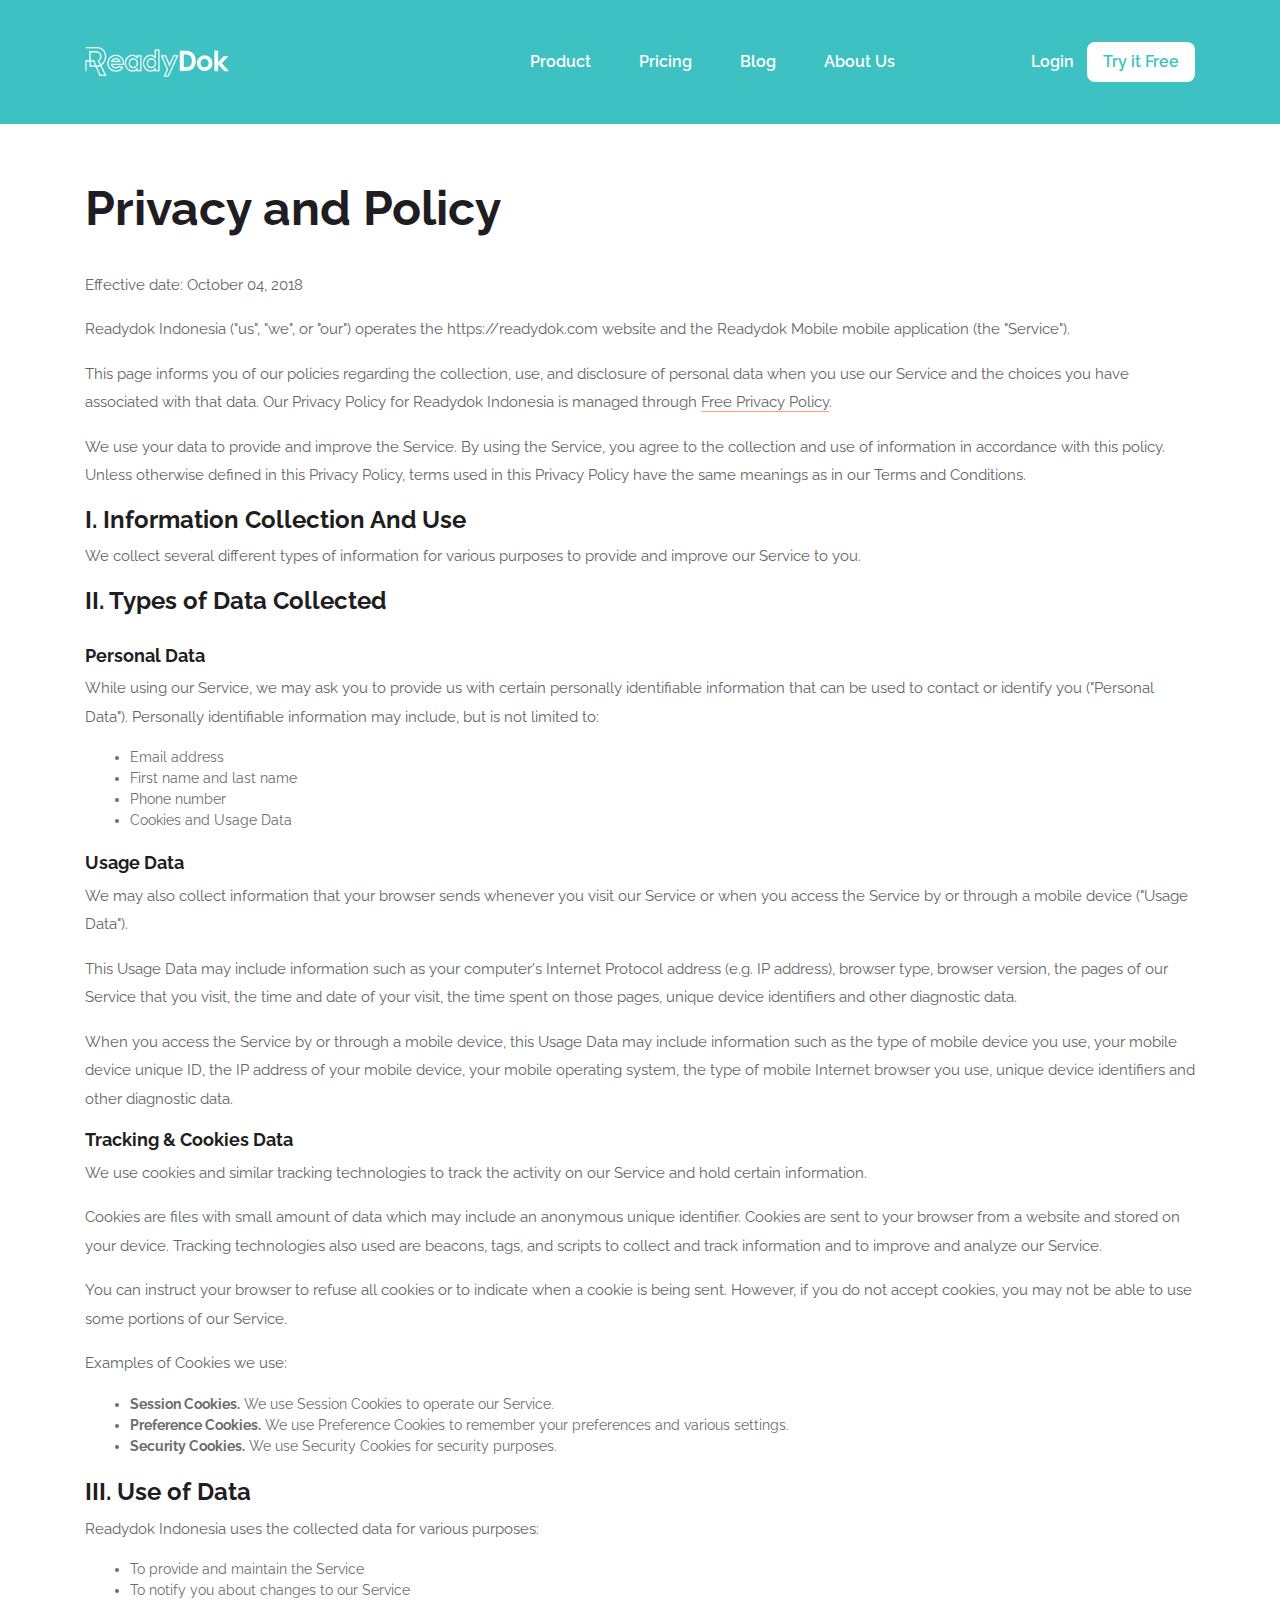
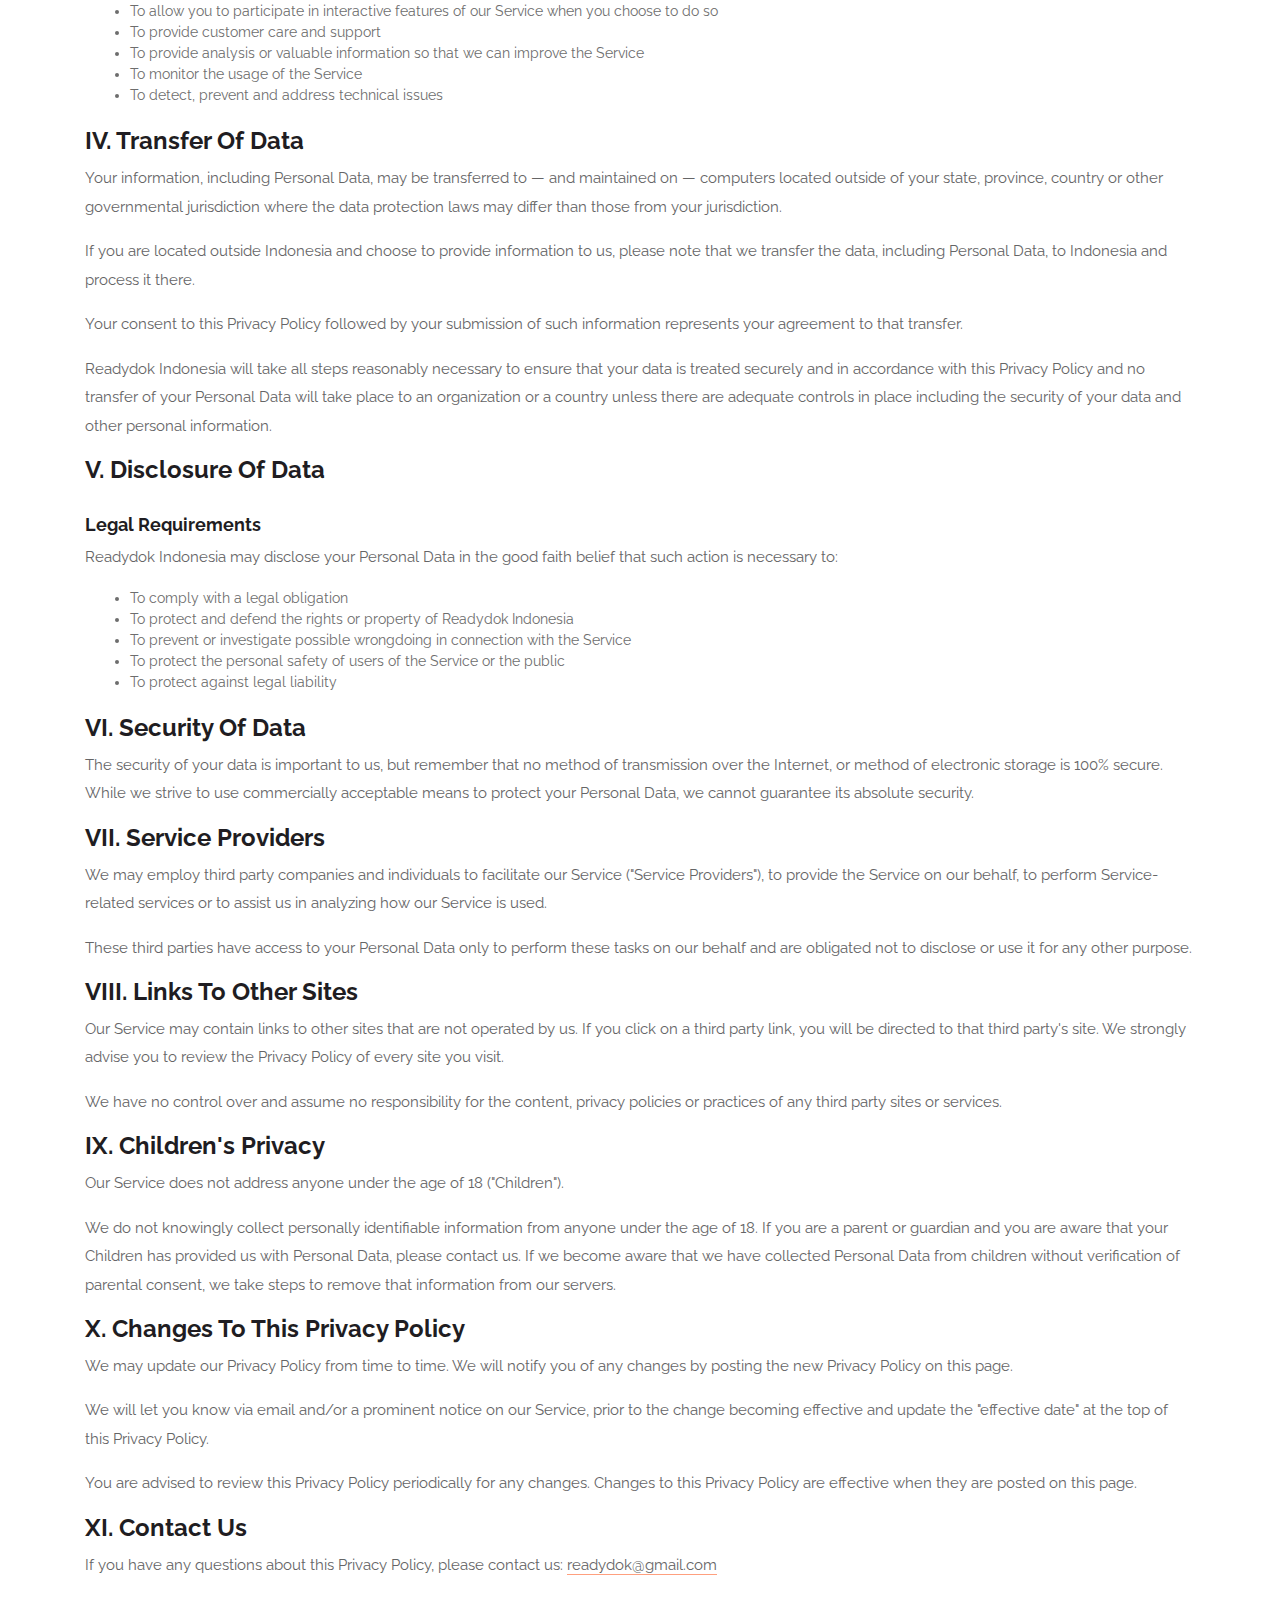
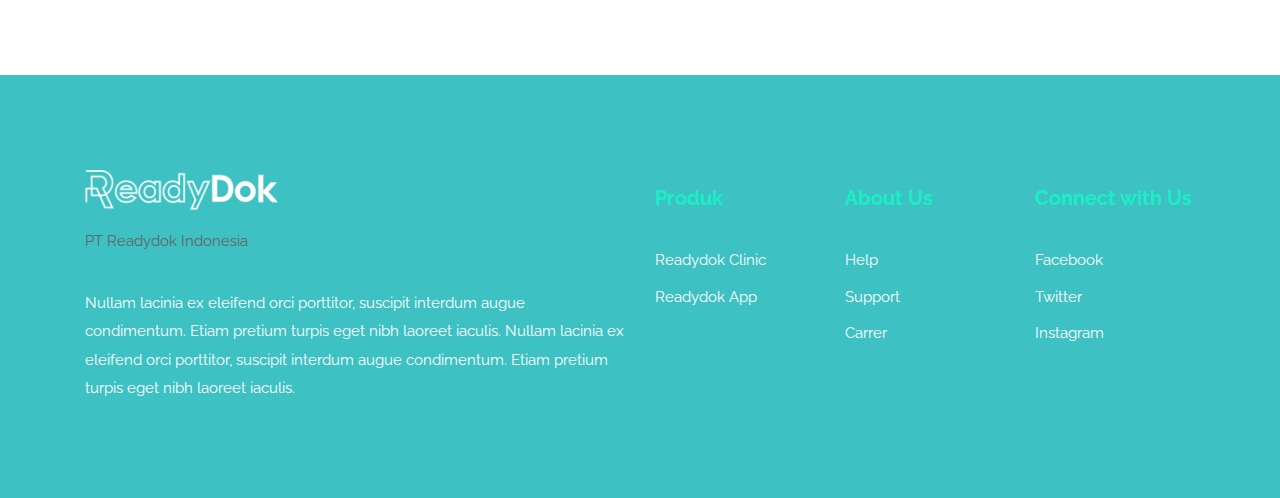
==== commit 4378d139: "update header footer" ====
--- a/pageprivacy.html
+++ b/pageprivacy.html
@@ -34,8 +34,8 @@
 						</nav>
 						<div class="log_reg">
 							<div class="log_reg_content d-flex flex-row align-items-center justify-content-start">
-								<div class="login log_reg_text"><a href="#">Login</a></div>
-								<div class="register log_reg_text"><a href="#">Register</a></div>
+								<div class="login log_reg_text"><a class="btn btn-link" href="#">Login</a></div>
+								<div class="register log_reg_text"><a class="btn btn-secondary btn-lg" href="#">Try it Free</a></div>
 							</div>
 						</div>
 						<div class="hamburger ml-auto"><i class="fa fa-bars" aria-hidden="true"></i></div>
@@ -139,7 +139,7 @@
 							</ul>
 							<br>
 
-							<h2>IV. Transfer Of Data</h2>
+							<h3>IV. Transfer Of Data</h3>
 							<p>Your information, including Personal Data, may be transferred to — and maintained on — computers located outside of your state, province, country or other governmental jurisdiction where the data protection laws may differ than those from your jurisdiction.</p>
 							<p>If you are located outside Indonesia and choose to provide information to us, please note that we transfer the data, including Personal Data, to Indonesia and process it there.</p>
 							<p>Your consent to this Privacy Policy followed by your submission of such information represents your agreement to that transfer.</p>
@@ -147,49 +147,47 @@
 								adequate controls in place including the security of your data and other personal information.</p>
 
 							<h3>V. Disclosure Of Data</h3>
-
-							<h3>Legal Requirements</h3>
+							<br>
+							<h4>Legal Requirements</h4>
 							<p>Readydok Indonesia may disclose your Personal Data in the good faith belief that such action is necessary to:</p>
-							<ul>
+							<ul class="list_pointer">
 								<li>To comply with a legal obligation</li>
 								<li>To protect and defend the rights or property of Readydok Indonesia</li>
 								<li>To prevent or investigate possible wrongdoing in connection with the Service</li>
 								<li>To protect the personal safety of users of the Service or the public</li>
 								<li>To protect against legal liability</li>
 							</ul>
-
-							<h2>VI. Security Of Data</h2>
+							<br>
+
+							<h3>VI. Security Of Data</h3>
 							<p>The security of your data is important to us, but remember that no method of transmission over the Internet, or method of electronic storage is 100% secure. While we strive to use commercially acceptable means to protect your Personal Data, we cannot
 								guarantee its absolute security.</p>
 
-							<h2>VII. Service Providers</h2>
+							<h3>VII. Service Providers</h3>
 							<p>We may employ third party companies and individuals to facilitate our Service ("Service Providers"), to provide the Service on our behalf, to perform Service-related services or to assist us in analyzing how our Service is used.</p>
 							<p>These third parties have access to your Personal Data only to perform these tasks on our behalf and are obligated not to disclose or use it for any other purpose.</p>
 
 
 
-							<h2>VIII. Links To Other Sites</h2>
+							<h3>VIII. Links To Other Sites</h3>
 							<p>Our Service may contain links to other sites that are not operated by us. If you click on a third party link, you will be directed to that third party's site. We strongly advise you to review the Privacy Policy of every site you visit.</p>
 							<p>We have no control over and assume no responsibility for the content, privacy policies or practices of any third party sites or services.</p>
 
 
-							<h2>IX. Children's Privacy</h2>
+							<h3>IX. Children's Privacy</h3>
 							<p>Our Service does not address anyone under the age of 18 ("Children").</p>
 							<p>We do not knowingly collect personally identifiable information from anyone under the age of 18. If you are a parent or guardian and you are aware that your Children has provided us with Personal Data, please contact us. If we become aware that we have
 								collected Personal Data from children without verification of parental consent, we take steps to remove that information from our servers.</p>
 
 
-							<h2>X. Changes To This Privacy Policy</h2>
+							<h3>X. Changes To This Privacy Policy</h3>
 							<p>We may update our Privacy Policy from time to time. We will notify you of any changes by posting the new Privacy Policy on this page.</p>
 							<p>We will let you know via email and/or a prominent notice on our Service, prior to the change becoming effective and update the "effective date" at the top of this Privacy Policy.</p>
 							<p>You are advised to review this Privacy Policy periodically for any changes. Changes to this Privacy Policy are effective when they are posted on this page.</p>
 
 
-							<h2>XI. Contact Us</h2>
-							<p>If you have any questions about this Privacy Policy, please contact us:</p>
-							<ul>
-								<li>By email: readydok@gmail.com</li>
-							</ul>
+							<h3>XI. Contact Us</h3>
+							<p>If you have any questions about this Privacy Policy, please contact us: <a href="mailto:readydok@gmail.com?Subject=Ask Readydok">readydok@gmail.com</a></p>
 						</div>
 					</div>
 				</div>
@@ -217,7 +215,7 @@
 				<div class="col-lg-6 footer_col">
 					<div class="footer_links">
 						<div class="row">
-							<div class="col-sm-6 footer_list_col magic_fade_in">
+							<div class="col-sm-4 footer_list_col magic_fade_in">
 								<div class="footer_list_container">
 									<div class="footer_list_title">Produk</div>
 									<ul class="footer_list">
@@ -226,27 +224,27 @@
 									</ul>
 								</div>
 							</div>
-							<div class="col-sm-6 footer_list_col magic_fade_in">
+							<div class="col-sm-4 footer_list_col magic_fade_in">
+								<div class="footer_list_container">
+									<div class="footer_list_title">About Us</div>
+									<ul class="footer_list">
+										<li><a href="#">Help</a></li>
+										<li><a href="#">Support</a></li>
+										<li><a href="#">Carrer</a></li>
+									</ul>
+								</div>
+							</div>
+							<div class="col-sm-4 footer_list_col magic_fade_in">
 								<div class="footer_list_container">
 									<div class="footer_list_title">Connect with Us</div>
 									<ul class="footer_list">
 										<li><a href="#">Facebook</a></li>
 										<li><a href="#">Twitter</a></li>
 										<li><a href="#">Instagram</a></li>
-										<li><a href="#">Google</a></li>
 									</ul>
 								</div>
 							</div>
-							<div class="col-sm-6 footer_list_col magic_fade_in">
-								<div class="footer_list_container">
-									<div class="footer_list_title">About Us</div>
-									<ul class="footer_list">
-										<li><a href="#">Help</a></li>
-										<li><a href="#">Support</a></li>
-									</ul>
-								</div>
-							</div>
-							<div class="col-sm-6 footer_list_col magic_fade_in">
+							<!-- <div class="col-sm-6 footer_list_col magic_fade_in">
 								<div class="footer_list_container">
 									<div class="footer_list_title">Pricing</div>
 									<ul class="footer_list">
@@ -255,7 +253,7 @@
 										<li><a href="#">Bronze</a></li>
 									</ul>
 								</div>	
-							</div>
+							</div> -->
 						</div>
 					</div>
 				</div>
--- a/styles/pageprivacy.css
+++ b/styles/pageprivacy.css
@@ -321,16 +321,7 @@
 {
 	color: #1befc5;
 }
-.log_reg_content > div:not(:last-child)::after
-{
-	display: inline-block;
-	content: '/';
-	font-size: 16px;
-	font-weight: 600;
-	color: #FFFFFF;
-	margin-left: 4px;
-	margin-right: 4px;
-}
+
 .hamburger
 {
 	display: none;
@@ -352,6 +343,22 @@
 	font-size: 20px;
 	color: #FFFFFF;
 	padding: 5px;
+}
+
+.btn-secondary
+{
+	background-color: #FFFFFF;
+	border: none;
+	color:#3dc1c3 !important;
+	border-radius: 8px;
+}
+
+.btn-secondary:hover
+{
+	background: #147c7e;
+	border: none;
+	color: #FFFFFF !important;
+	border-radius: 8px;
 }
 
 /*********************************
@@ -606,29 +613,7 @@
 	cursor: pointer;
 	margin-top: 3px;
 }
-.map_row
-{
-	margin-top: 96px;
-}
-.contact_map
-{
-	width: 100%;
-}
-.map
-{
-	width: 100%;
-}
-.google_map
-{
-	width: 100%;
-	height: 397px;
-}
-.map_container
-{
-	width: 100%;
-	height: 100%;
-	overflow: hidden;
-}
+
 #map
 {
 	width: 100%;
@@ -637,8 +622,9 @@
 
 .list_pointer li
 {
-	list-style-type: circle;
+	list-style-type: disc;
 	margin-left: 45px;
+	color: #6d6d6d;
 }
 
 /*********************************
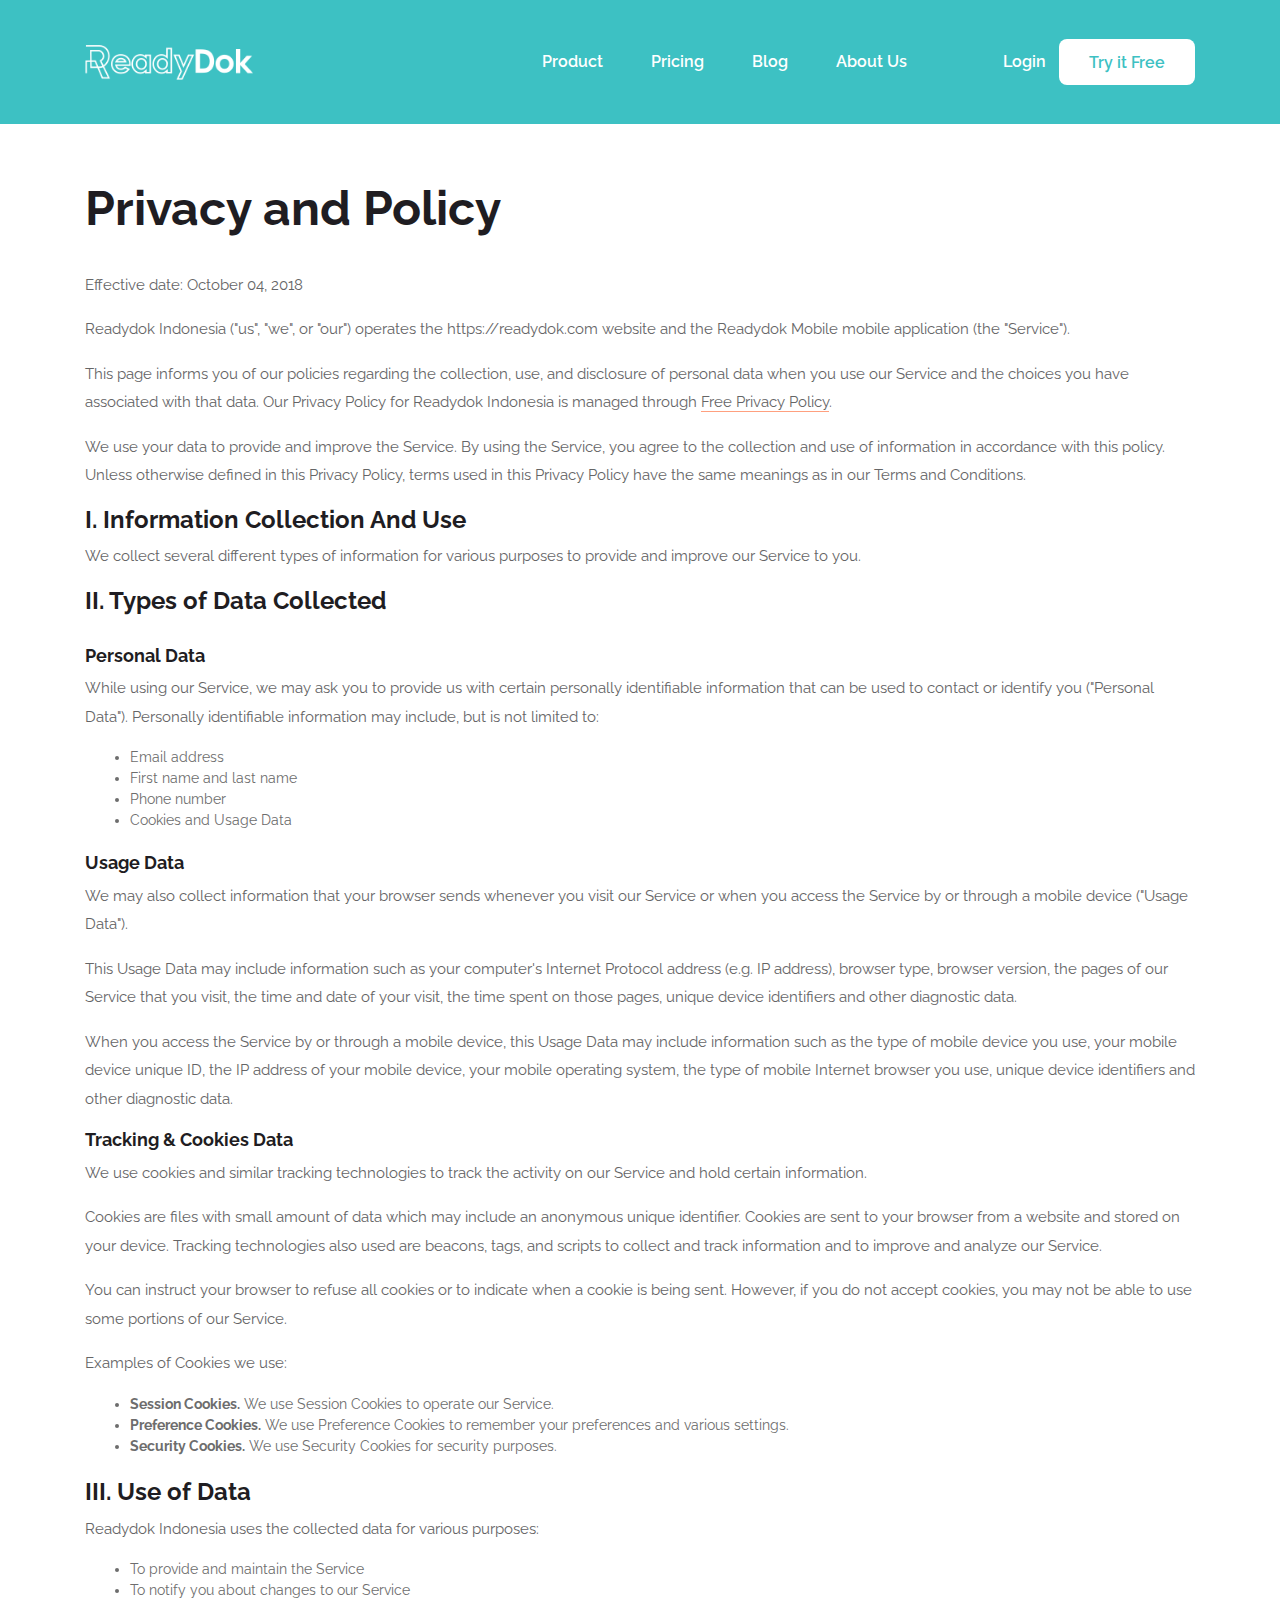
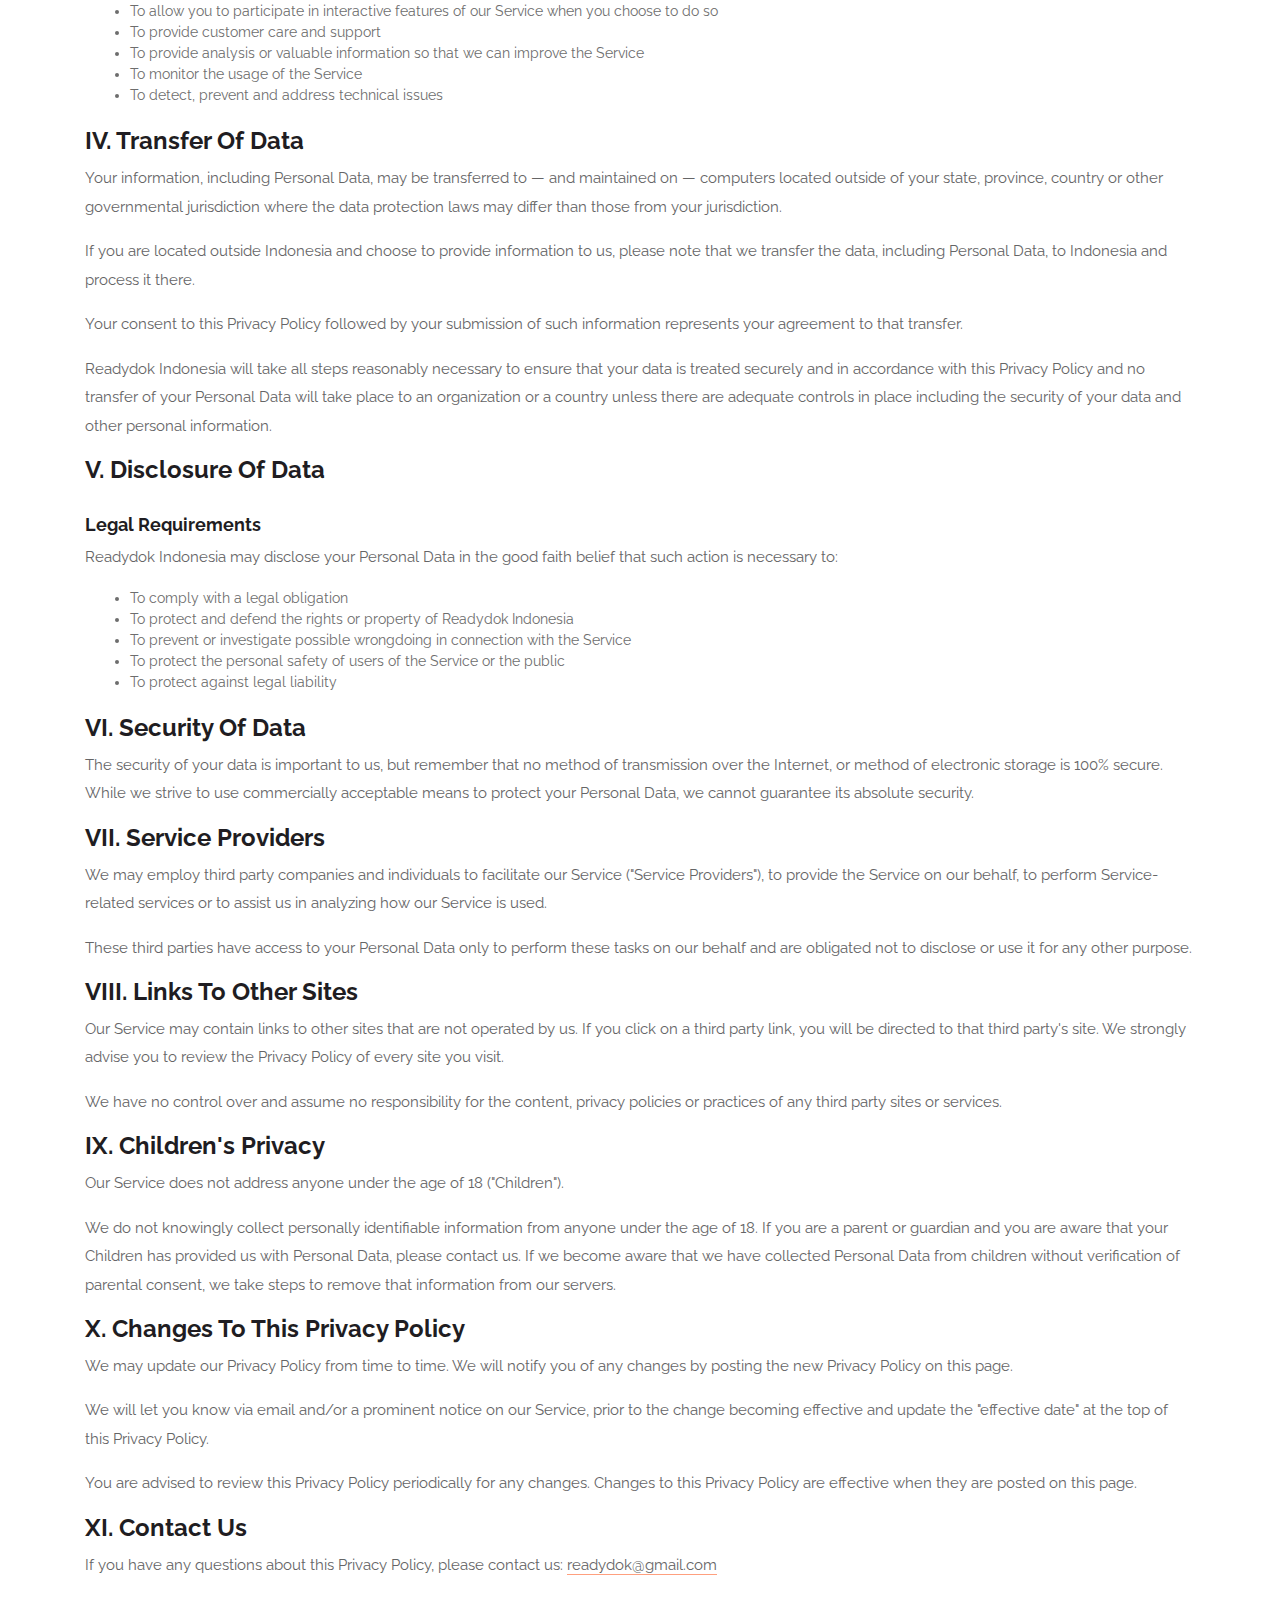
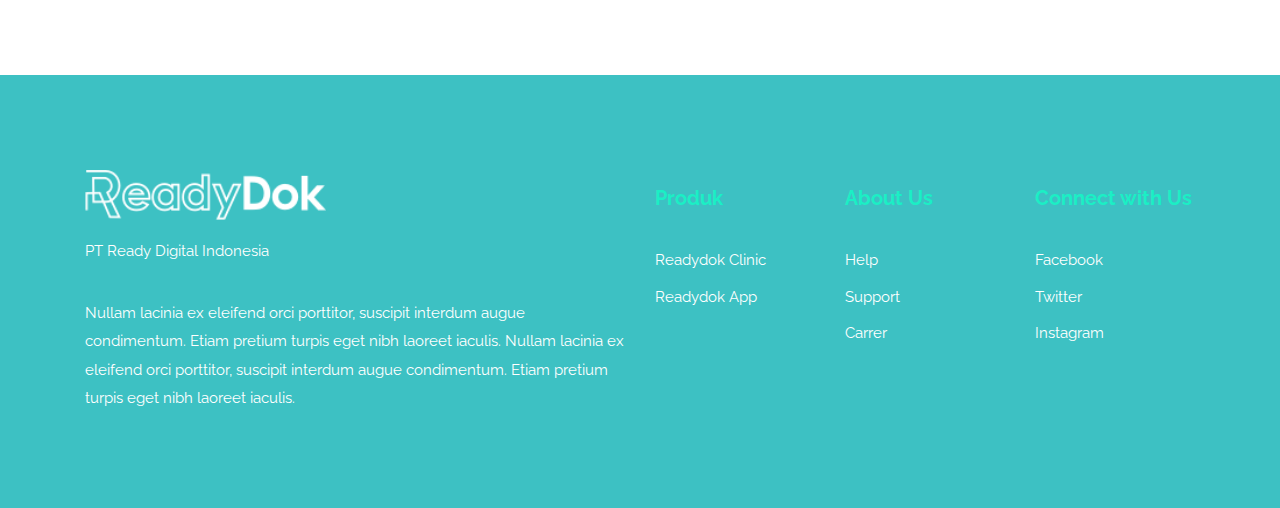
==== commit a633b705: "fix button" ====
--- a/pageprivacy.html
+++ b/pageprivacy.html
@@ -205,7 +205,7 @@
 				<div class="col-lg-6 footer_col magic_fade_in">
 					<div class="footer_about">
 						<div class="footer_logo"><a href="#"><img src="images/logo.png" alt=""></a></div>
-						<div class="copyright"><p>PT Readydok Indonesia</p></div>
+						<div class="copyright"><p>PT Ready Digital Indonesia</p></div>
 						<div class="footer_text">
 							<p>Nullam lacinia ex eleifend orci porttitor, suscipit interdum augue condimentum. Etiam pretium turpis eget nibh laoreet iaculis. Nullam lacinia ex eleifend orci porttitor, suscipit interdum augue condimentum. Etiam pretium turpis eget nibh laoreet iaculis.</p>
 						</div>
--- a/styles/pageprivacy.css
+++ b/styles/pageprivacy.css
@@ -282,7 +282,7 @@
 }
 .logo img
 {
-	height: 30px;
+	height: 35px;
 }
 
 .main_nav ul li:not(:last-child)
@@ -351,6 +351,11 @@
 	border: none;
 	color:#3dc1c3 !important;
 	border-radius: 8px;
+	height: 46px;
+	width: 136px;
+	text-align: center;	
+	vertical-align: middle;
+	line-height: 32px;
 }
 
 .btn-secondary:hover
@@ -641,7 +646,7 @@
 
 .footer_logo img
 {
-	height: 40px;
+	height: 50px;
 }
 
 .footer_logo span
@@ -762,4 +767,9 @@
 .footer_list li a:hover
 {
 	color: #1befc5;
+}
+
+.copyright p
+{
+	color: #FFFFFF;
 }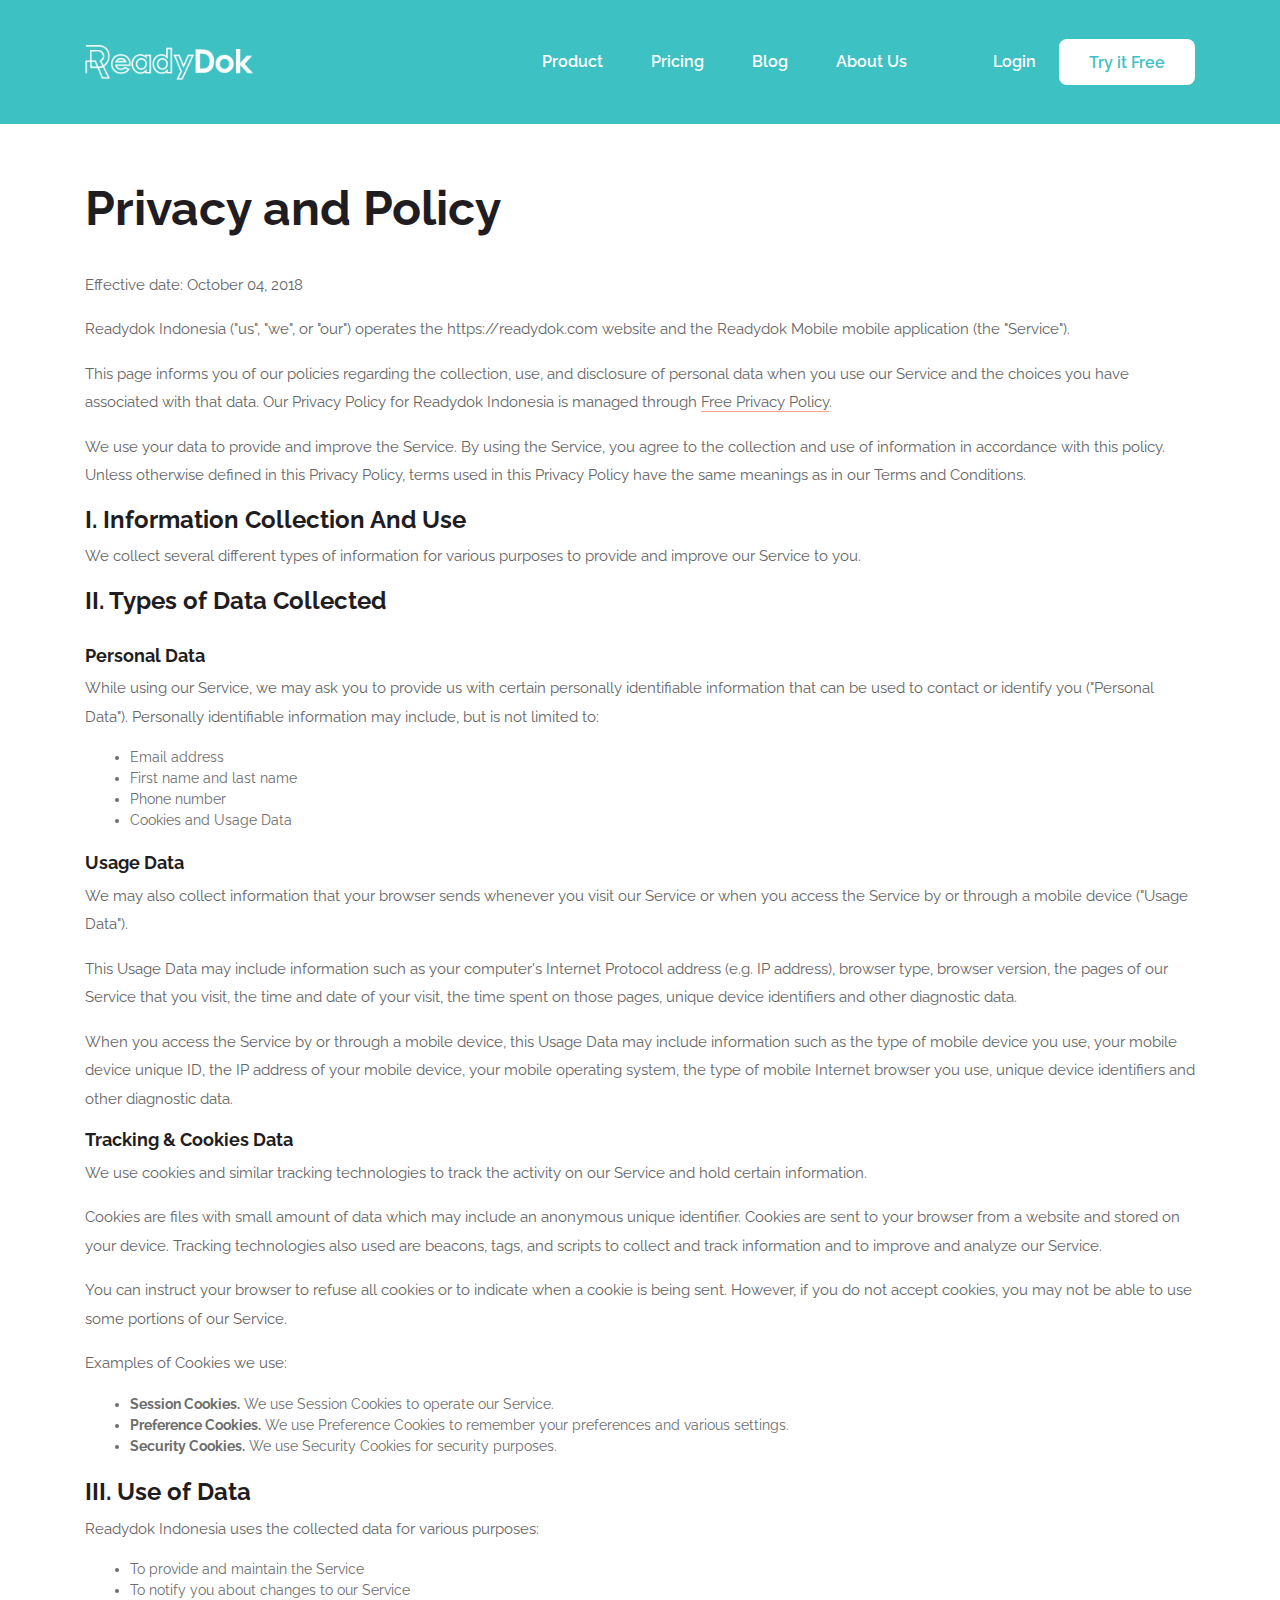
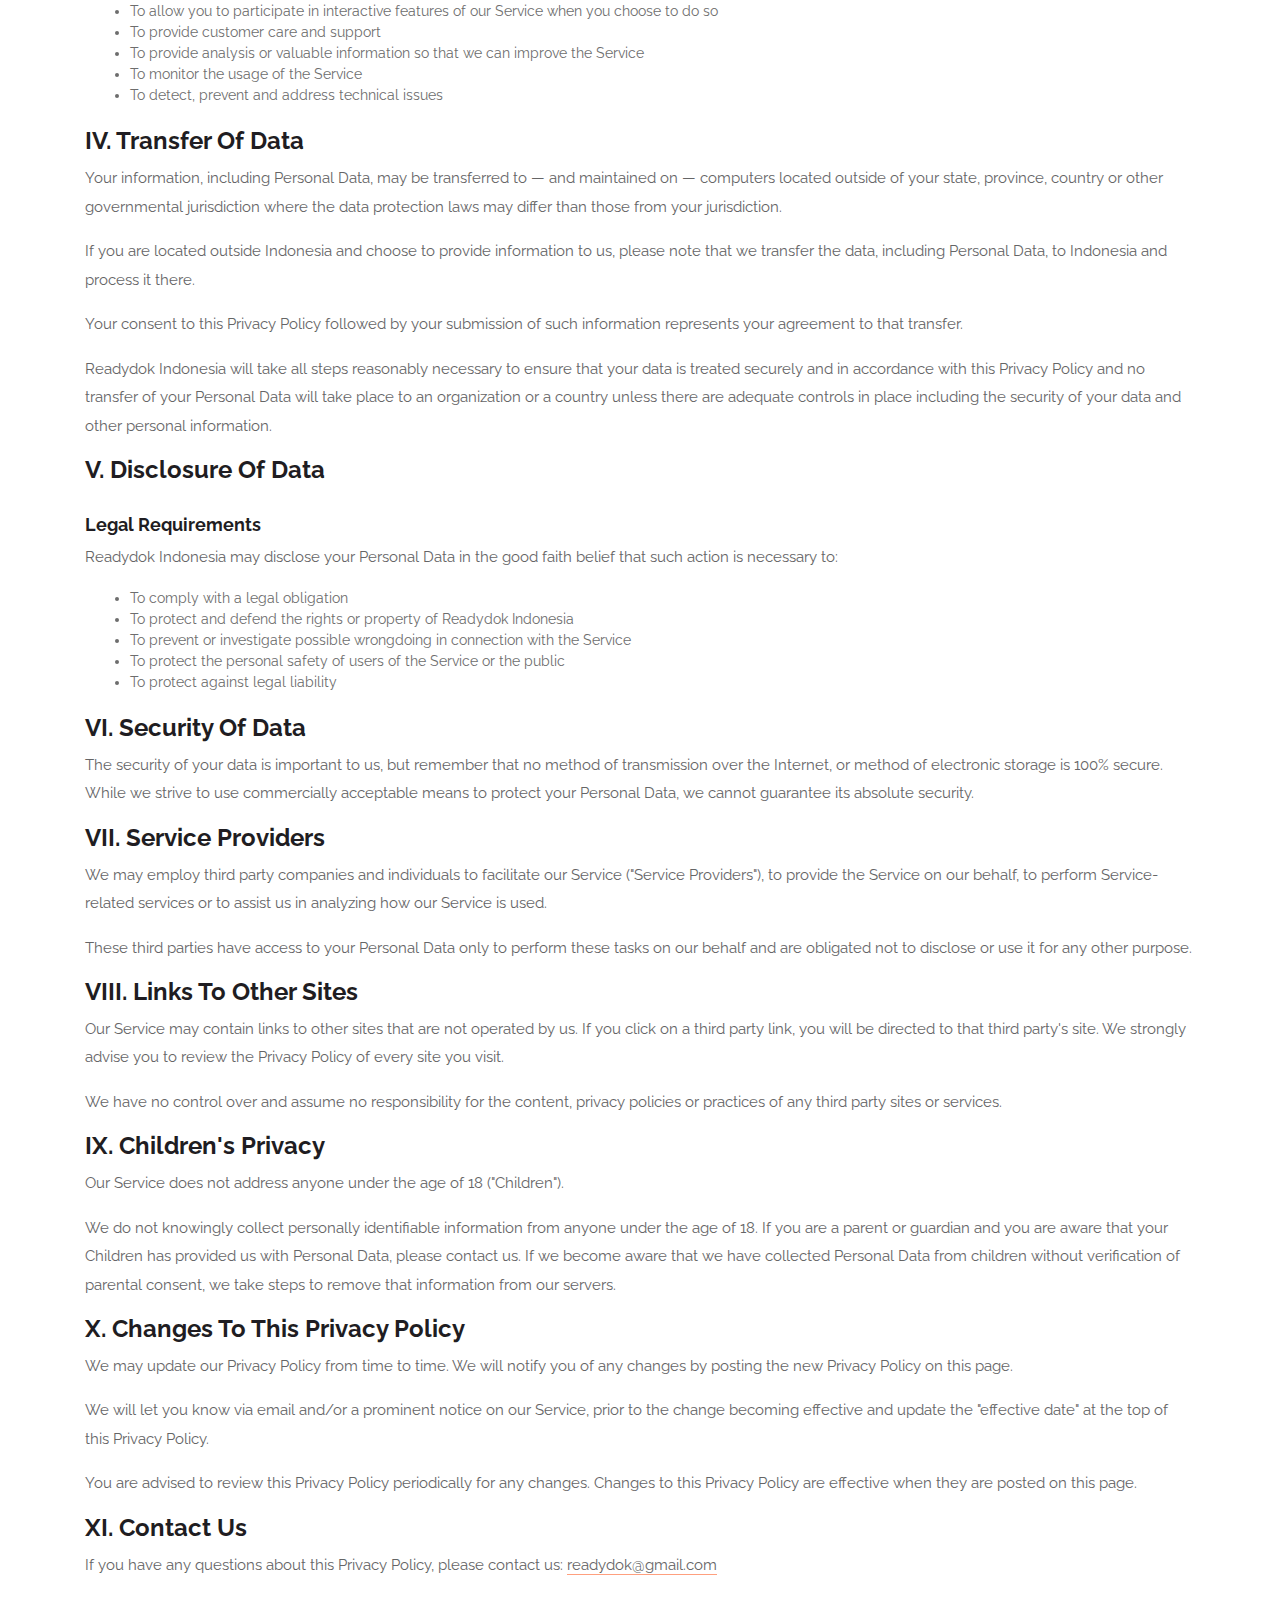
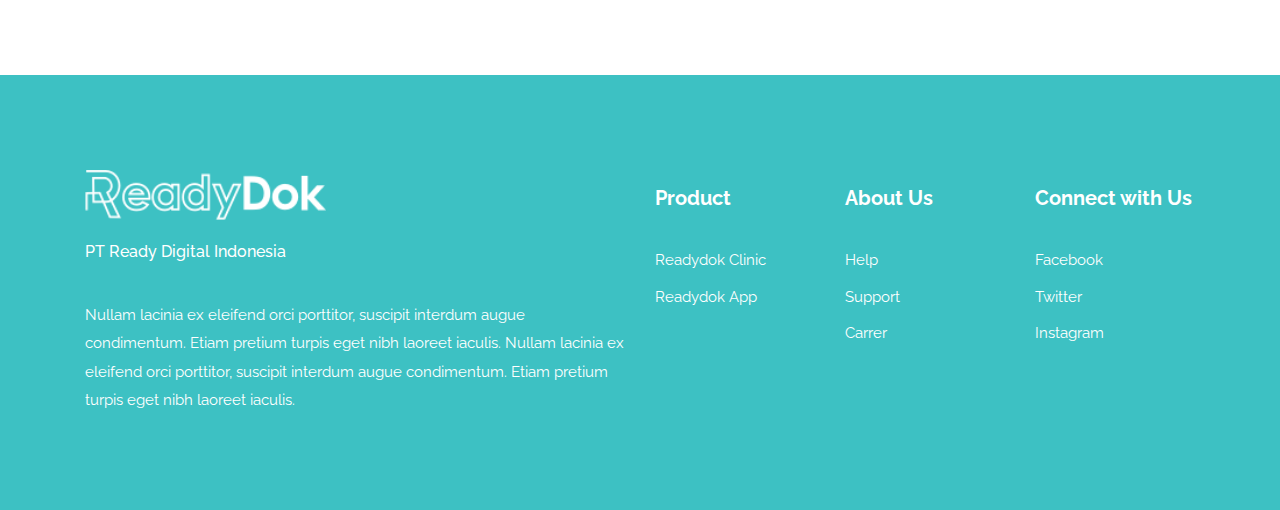
==== commit fc0a241d: "updated component header footer" ====
--- a/pageprivacy.html
+++ b/pageprivacy.html
@@ -217,7 +217,7 @@
 						<div class="row">
 							<div class="col-sm-4 footer_list_col magic_fade_in">
 								<div class="footer_list_container">
-									<div class="footer_list_title">Produk</div>
+									<div class="footer_list_title">Product</div>
 									<ul class="footer_list">
 										<li><a href="#">Readydok Clinic</a></li>
 										<li><a href="#">Readydok App</a></li>
--- a/styles/pageprivacy.css
+++ b/styles/pageprivacy.css
@@ -360,10 +360,15 @@
 
 .btn-secondary:hover
 {
-	background: #147c7e;
+	background: #0da1a3;
 	border: none;
 	color: #FFFFFF !important;
 	border-radius: 8px;
+}
+
+.btn-link
+{
+	margin-right: 10px;
 }
 
 /*********************************
@@ -748,7 +753,7 @@
 {
 	font-size: 20px;
 	font-weight: 700;
-	color: #1befc5;
+	color: #FFFFFF;
 }
 .footer_list
 {
@@ -772,4 +777,6 @@
 .copyright p
 {
 	color: #FFFFFF;
+	font-weight: 500;
+	font-size: 16px;
 }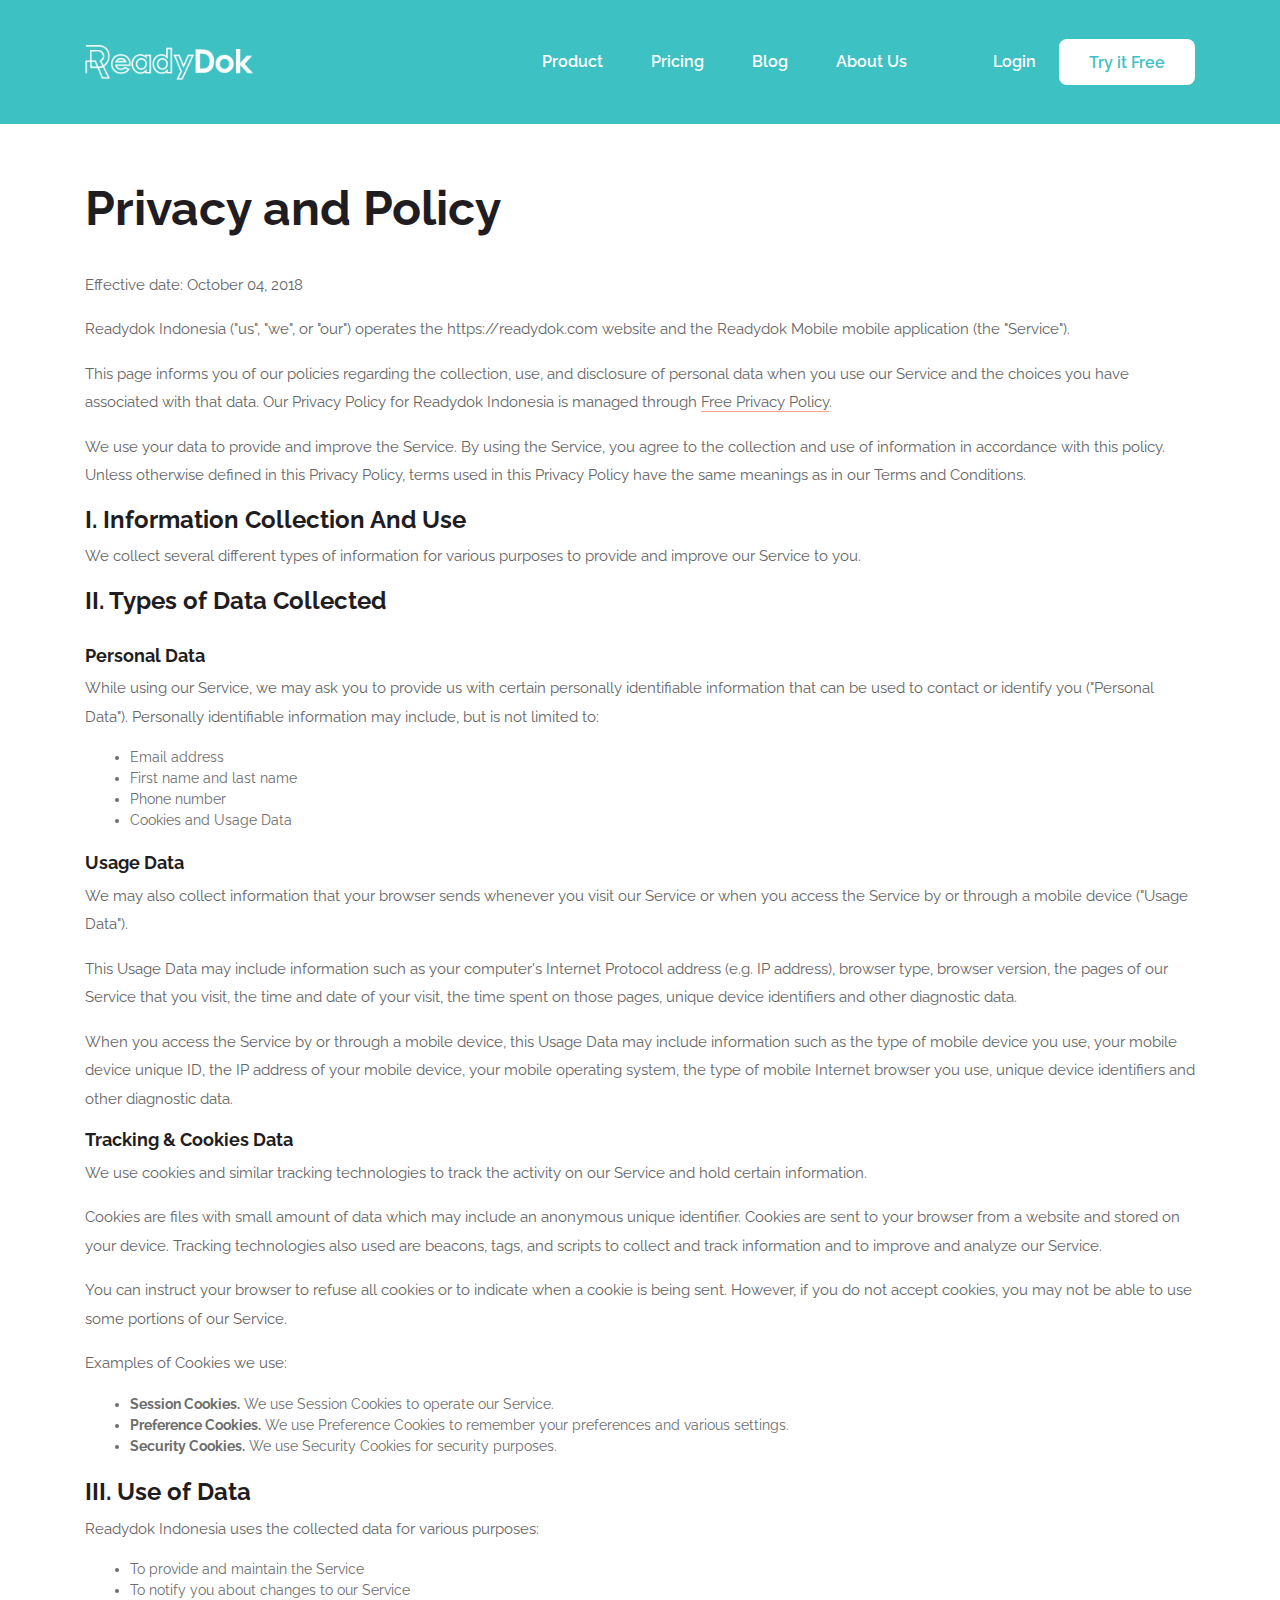
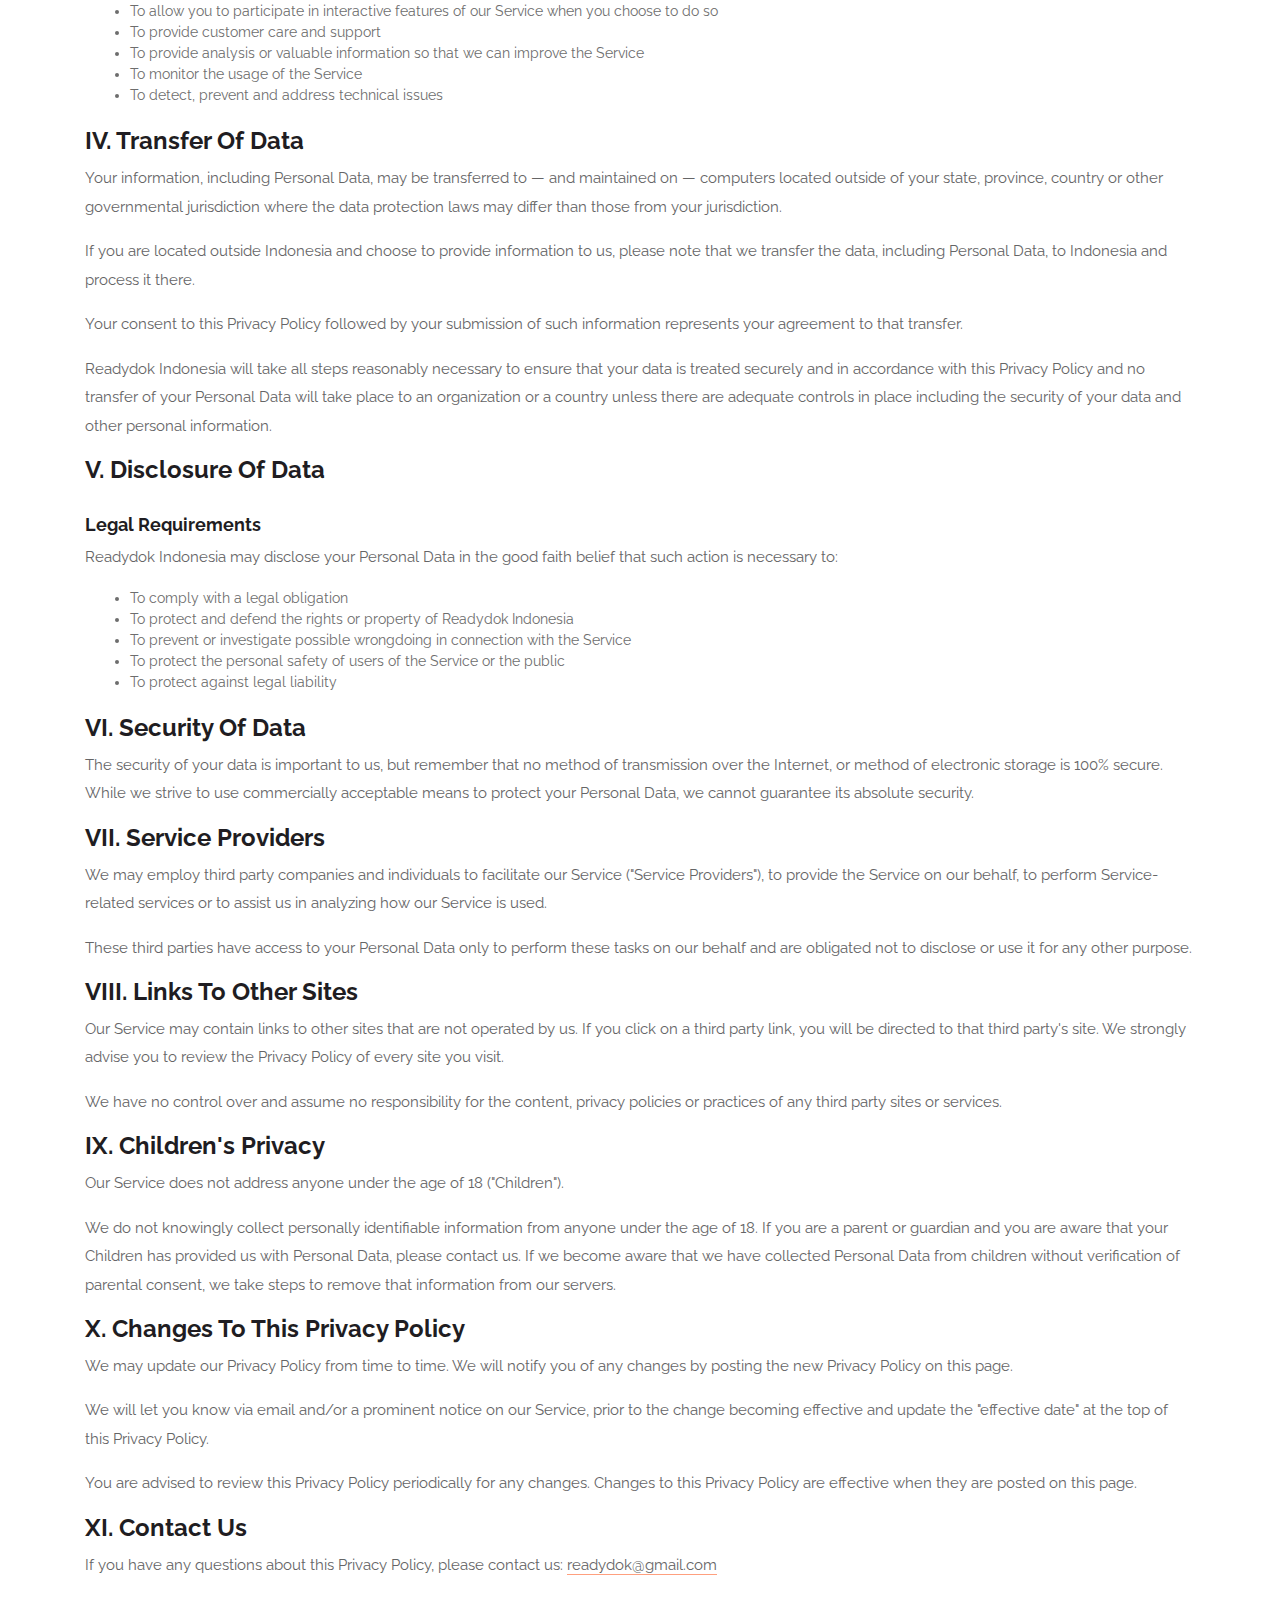
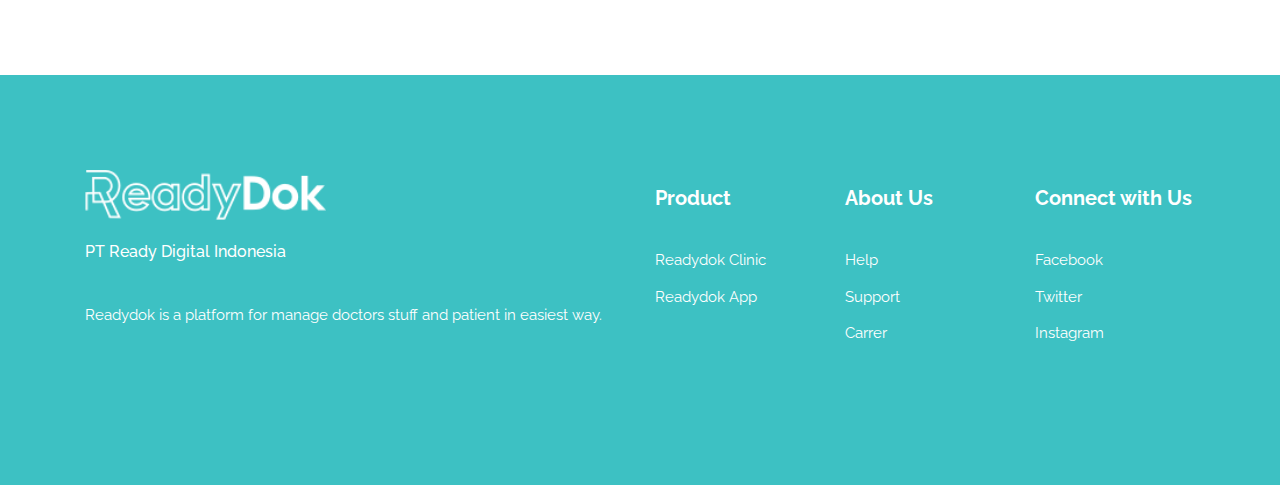
==== commit 9794b2e5: "update footer" ====
--- a/pageprivacy.html
+++ b/pageprivacy.html
@@ -207,7 +207,7 @@
 						<div class="footer_logo"><a href="#"><img src="images/logo.png" alt=""></a></div>
 						<div class="copyright"><p>PT Ready Digital Indonesia</p></div>
 						<div class="footer_text">
-							<p>Nullam lacinia ex eleifend orci porttitor, suscipit interdum augue condimentum. Etiam pretium turpis eget nibh laoreet iaculis. Nullam lacinia ex eleifend orci porttitor, suscipit interdum augue condimentum. Etiam pretium turpis eget nibh laoreet iaculis.</p>
+							<p>Readydok is a platform for manage doctors stuff and patient in easiest way.</p>
 						</div>
 					</div>
 				</div>
